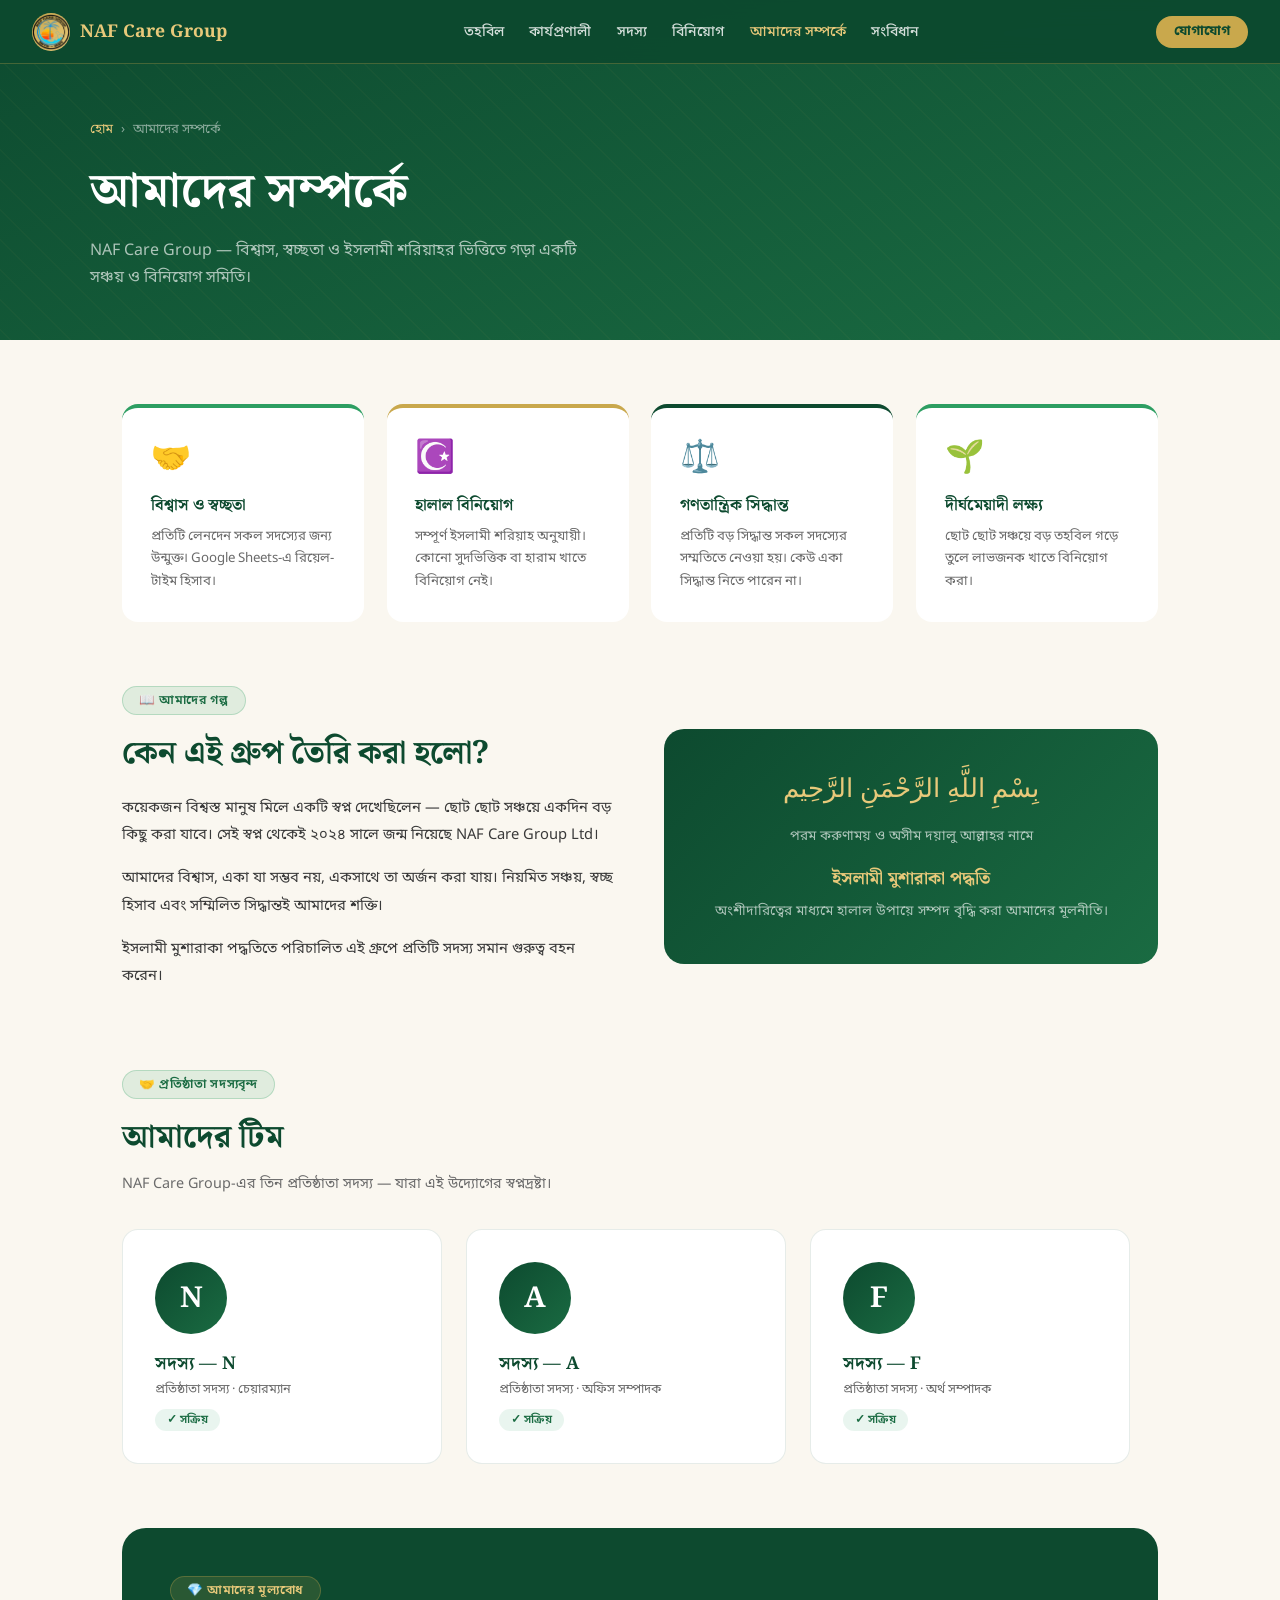
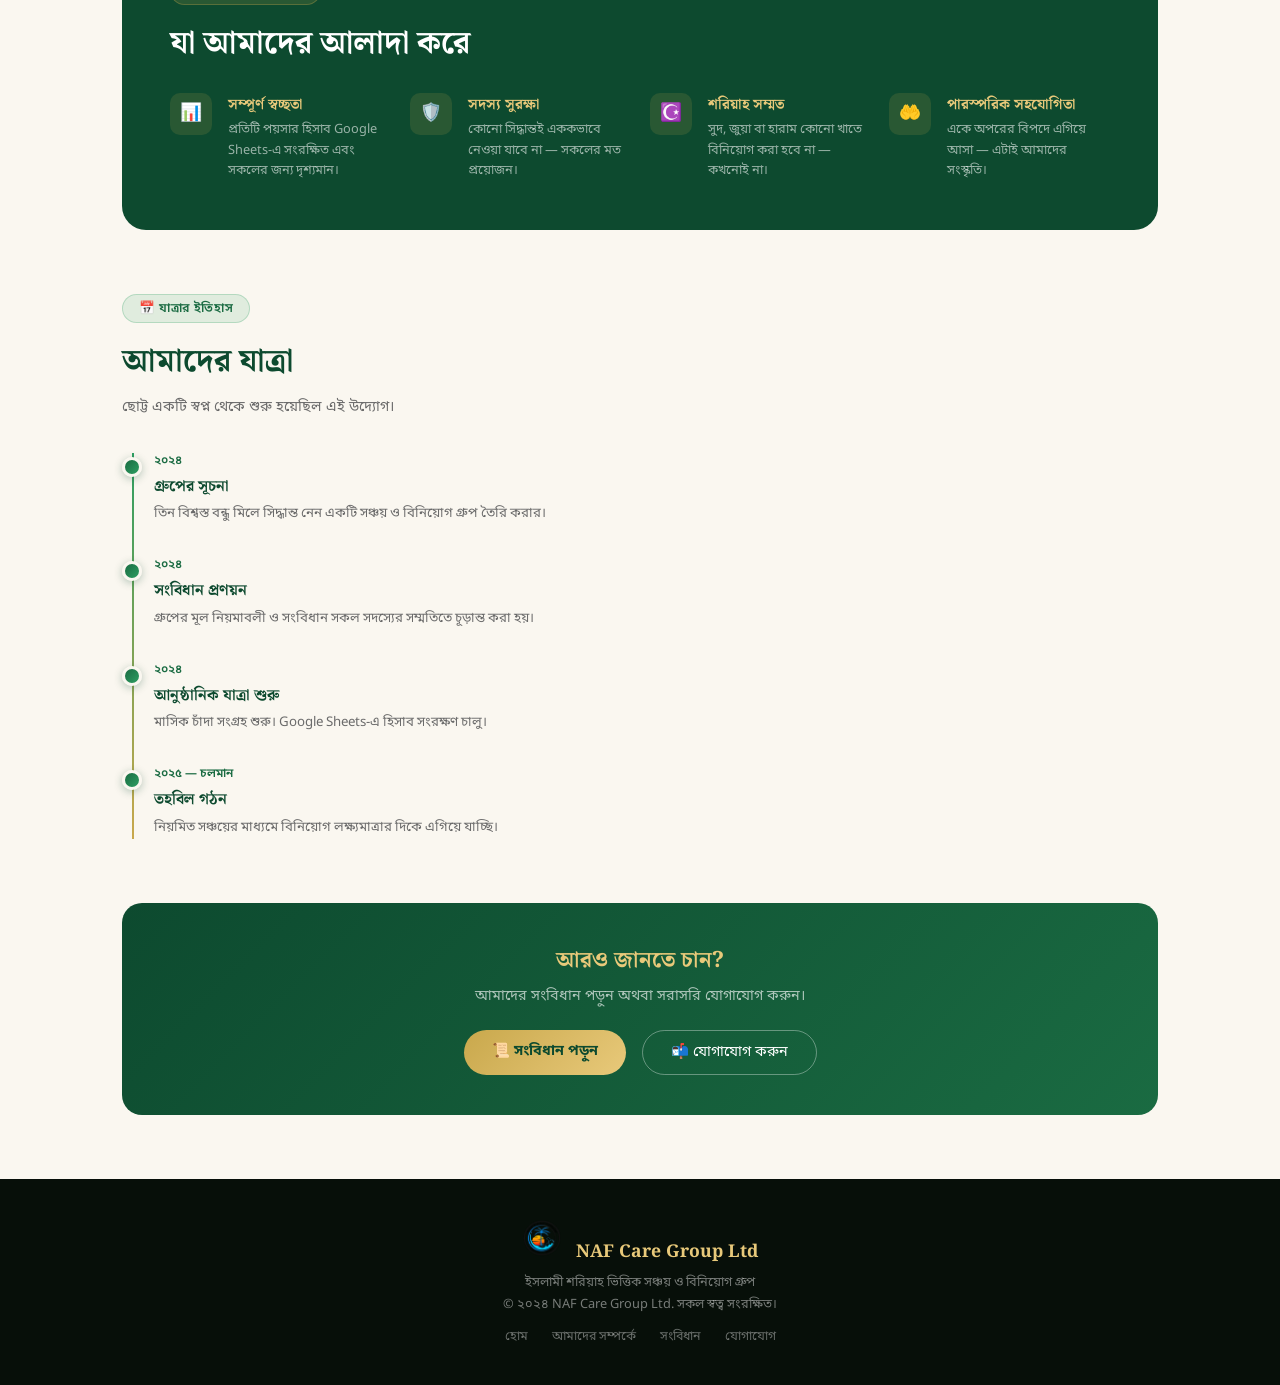
==== about/index.html @ 975592a4 "Update index.html" ====
<!DOCTYPE html>
<html lang="bn">
<head>
  <meta charset="UTF-8" />
  <meta name="viewport" content="width=device-width, initial-scale=1.0"/>
  <title>আমাদের সম্পর্কে — NAF Care Group Ltd</title>
  <link rel="preconnect" href="https://fonts.googleapis.com">
  <link href="https://fonts.googleapis.com/css2?family=Noto+Serif+Bengali:wght@400;600;700&family=Noto+Sans+Bengali:wght@300;400;500;600&display=swap" rel="stylesheet">
  <style>
    :root {
      --green-dark:  #0d4a2f;
      --green-mid:   #1a6b42;
      --green-light: #2d9e62;
      --gold:        #c9a84c;
      --gold-light:  #e8c97a;
      --cream:       #faf7f0;
      --cream-dark:  #f0ead8;
      --text-dark:   #1a1a1a;
      --text-mid:    #3a3a3a;
      --text-soft:   #6b6b6b;
      --white:       #ffffff;
    }
    *, *::before, *::after { box-sizing: border-box; margin: 0; padding: 0; }
    html { scroll-behavior: smooth; }
    body { font-family: 'Noto Sans Bengali', sans-serif; background: var(--cream); color: var(--text-dark); overflow-x: hidden; }

    /* NAV */
    nav {
      position: fixed; top: 0; left: 0; right: 0; z-index: 100;
      background: rgba(13,74,47,0.97); backdrop-filter: blur(12px);
      border-bottom: 1px solid rgba(201,168,76,0.3);
      padding: 0 2rem; display: flex; align-items: center; justify-content: space-between; height: 64px;
    }
    .nav-brand { display: flex; align-items: center; gap: 10px; color: var(--gold-light); font-family: 'Noto Serif Bengali', serif; font-size: 1.1rem; font-weight: 700; text-decoration: none; }
    .nav-logo-circle { width: 38px; height: 38px; border-radius: 50%; background: linear-gradient(135deg, var(--gold), var(--gold-light)); display: flex; align-items: center; justify-content: center; font-size: 1.1rem; color: var(--green-dark); font-weight: 900; flex-shrink: 0; }
    .nav-links { display: flex; gap: 1.6rem; list-style: none; }
    .nav-links a { color: rgba(255,255,255,0.82); text-decoration: none; font-size: 0.88rem; font-weight: 500; transition: color .2s; }
    .nav-links a:hover, .nav-links a.active { color: var(--gold-light); }
    .nav-btn { background: var(--gold); color: var(--green-dark); padding: 7px 18px; border-radius: 20px; font-size: 0.85rem; font-weight: 700; text-decoration: none; transition: background .2s; }
    .nav-btn:hover { background: var(--gold-light); }

    /* HERO BANNER */
    .page-hero {
      min-height: 340px; padding: 7rem 2rem 3rem;
      background: linear-gradient(160deg, var(--green-dark) 0%, var(--green-mid) 100%);
      display: flex; align-items: flex-end; position: relative; overflow: hidden;
    }
    .page-hero-pattern { position: absolute; inset: 0; opacity: 0.04; background-image: repeating-linear-gradient(45deg, var(--gold) 0, var(--gold) 1px, transparent 0, transparent 50%); background-size: 30px 30px; }
    .page-hero-inner { position: relative; max-width: 1100px; margin: 0 auto; width: 100%; }
    .breadcrumb { display: flex; gap: 8px; align-items: center; color: rgba(255,255,255,0.5); font-size: 0.82rem; margin-bottom: 1rem; }
    .breadcrumb a { color: var(--gold-light); text-decoration: none; }
    .breadcrumb a:hover { text-decoration: underline; }
    .page-hero h1 { font-family: 'Noto Serif Bengali', serif; font-size: clamp(2rem, 5vw, 3rem); font-weight: 700; color: var(--white); margin-bottom: 0.5rem; }
    .page-hero p { color: rgba(255,255,255,0.65); font-size: 1rem; max-width: 520px; line-height: 1.7; }

    /* CONTENT */
    .content { max-width: 1100px; margin: 0 auto; padding: 4rem 2rem; }

    /* Mission cards */
    .mission-grid { display: grid; grid-template-columns: repeat(auto-fit, minmax(220px, 1fr)); gap: 1.4rem; margin-bottom: 4rem; }
    .mission-card { background: var(--white); border-radius: 16px; padding: 1.8rem; border-top: 4px solid var(--green-light); transition: transform .2s, box-shadow .2s; }
    .mission-card:hover { transform: translateY(-4px); box-shadow: 0 10px 30px rgba(13,74,47,0.1); }
    .mission-card:nth-child(2) { border-top-color: var(--gold); }
    .mission-card:nth-child(3) { border-top-color: var(--green-dark); }
    .mission-card:nth-child(4) { border-top-color: #2d9e62; }
    .mission-icon { font-size: 2rem; margin-bottom: 0.8rem; }
    .mission-card h3 { font-family: 'Noto Serif Bengali', serif; font-size: 1rem; font-weight: 700; color: var(--green-dark); margin-bottom: 0.5rem; }
    .mission-card p { font-size: 0.83rem; color: var(--text-soft); line-height: 1.7; }

    /* Story section */
    .story-section { display: grid; grid-template-columns: 1fr 1fr; gap: 3rem; margin-bottom: 4rem; align-items: center; }
    .story-text h2 { font-family: 'Noto Serif Bengali', serif; font-size: clamp(1.5rem, 3vw, 2rem); font-weight: 700; color: var(--green-dark); margin-bottom: 1rem; }
    .story-text p { font-size: 0.92rem; color: var(--text-mid); line-height: 1.85; margin-bottom: 1rem; }
    .story-visual { background: linear-gradient(135deg, var(--green-dark), var(--green-mid)); border-radius: 20px; padding: 2.5rem; text-align: center; color: var(--white); }
    .story-arabic { font-size: 1.6rem; color: var(--gold-light); direction: rtl; margin-bottom: 1rem; font-family: 'Noto Serif Bengali', serif; }
    .story-visual p { font-size: 0.85rem; color: rgba(255,255,255,0.65); line-height: 1.7; }
    .story-visual .highlight { font-family: 'Noto Serif Bengali', serif; font-size: 1.1rem; font-weight: 700; color: var(--gold-light); margin: 1rem 0 0.5rem; }

    /* Section title */
    .section-tag { display: inline-block; background: rgba(45,158,98,0.12); color: var(--green-mid); border: 1px solid rgba(45,158,98,0.25); padding: 5px 16px; border-radius: 20px; font-size: 0.78rem; font-weight: 600; letter-spacing: 0.05em; margin-bottom: 0.8rem; }
    .section-title { font-family: 'Noto Serif Bengali', serif; font-size: clamp(1.5rem, 3.5vw, 2rem); font-weight: 700; color: var(--green-dark); margin-bottom: 0.6rem; }
    .section-desc { color: var(--text-soft); font-size: 0.9rem; line-height: 1.7; margin-bottom: 2rem; }

    /* Members */
    .members-section { margin-bottom: 4rem; }
    .members-grid { display: flex; flex-wrap: wrap; gap: 1.5rem; }
    .member-card { background: var(--white); border: 1px solid rgba(13,74,47,0.1); border-radius: 16px; padding: 2rem; flex: 1 1 260px; max-width: 320px; transition: box-shadow .2s, transform .2s; }
    .member-card:hover { box-shadow: 0 8px 24px rgba(13,74,47,0.1); transform: translateY(-3px); }
    .member-avatar { width: 72px; height: 72px; border-radius: 50%; background: linear-gradient(135deg, var(--green-dark), var(--green-mid)); color: var(--white); font-family: 'Noto Serif Bengali', serif; font-size: 1.8rem; font-weight: 700; display: flex; align-items: center; justify-content: center; margin-bottom: 1rem; }
    .member-card h4 { font-family: 'Noto Serif Bengali', serif; font-size: 1.1rem; font-weight: 700; color: var(--green-dark); margin-bottom: 0.2rem; }
    .member-role { font-size: 0.8rem; color: var(--text-soft); margin-bottom: 0.6rem; }
    .member-badge { display: inline-block; background: rgba(45,158,98,0.1); color: var(--green-mid); padding: 3px 12px; border-radius: 12px; font-size: 0.72rem; font-weight: 600; }

    /* Values */
    .values-section { background: var(--green-dark); border-radius: 24px; padding: 3rem; margin-bottom: 4rem; }
    .values-section .section-tag { background: rgba(201,168,76,0.15); color: var(--gold-light); border-color: rgba(201,168,76,0.3); }
    .values-section .section-title { color: var(--white); }
    .values-grid { display: grid; grid-template-columns: repeat(auto-fit, minmax(200px, 1fr)); gap: 1.2rem; margin-top: 1.5rem; }
    .value-item { display: flex; gap: 1rem; align-items: flex-start; }
    .value-icon { width: 42px; height: 42px; border-radius: 10px; background: rgba(201,168,76,0.15); display: flex; align-items: center; justify-content: center; font-size: 1.1rem; flex-shrink: 0; }
    .value-item h4 { font-family: 'Noto Serif Bengali', serif; font-size: 0.92rem; font-weight: 700; color: var(--gold-light); margin-bottom: 0.3rem; }
    .value-item p { font-size: 0.8rem; color: rgba(255,255,255,0.58); line-height: 1.6; }

    /* Timeline */
    .timeline { position: relative; padding-left: 2rem; margin-bottom: 4rem; }
    .timeline::before { content: ''; position: absolute; left: 10px; top: 0; bottom: 0; width: 2px; background: linear-gradient(to bottom, var(--green-light), var(--gold)); }
    .tl-item { position: relative; margin-bottom: 2rem; }
    .tl-dot { position: absolute; left: -2rem; top: 4px; width: 20px; height: 20px; border-radius: 50%; background: linear-gradient(135deg, var(--green-mid), var(--green-light)); border: 3px solid var(--cream); box-shadow: 0 2px 8px rgba(13,74,47,0.3); }
    .tl-date { font-size: 0.75rem; color: var(--green-mid); font-weight: 600; margin-bottom: 0.3rem; }
    .tl-item h4 { font-family: 'Noto Serif Bengali', serif; font-size: 0.97rem; font-weight: 700; color: var(--green-dark); margin-bottom: 0.3rem; }
    .tl-item p { font-size: 0.83rem; color: var(--text-soft); line-height: 1.65; }

    /* CTA */
    .cta-box { background: linear-gradient(135deg, var(--green-dark), var(--green-mid)); border-radius: 20px; padding: 2.5rem; text-align: center; color: var(--white); }
    .cta-box h3 { font-family: 'Noto Serif Bengali', serif; font-size: 1.4rem; font-weight: 700; color: var(--gold-light); margin-bottom: 0.6rem; }
    .cta-box p { color: rgba(255,255,255,0.65); font-size: 0.9rem; margin-bottom: 1.5rem; }
    .cta-btns { display: flex; gap: 1rem; justify-content: center; flex-wrap: wrap; }
    .btn-gold { background: linear-gradient(135deg, var(--gold), var(--gold-light)); color: var(--green-dark); padding: 12px 28px; border-radius: 30px; font-size: 0.9rem; font-weight: 700; text-decoration: none; transition: transform .2s; }
    .btn-gold:hover { transform: translateY(-2px); }
    .btn-ghost { border: 1.5px solid rgba(255,255,255,0.35); color: var(--white); padding: 12px 28px; border-radius: 30px; font-size: 0.9rem; text-decoration: none; transition: border-color .2s; }
    .btn-ghost:hover { border-color: var(--gold-light); }

    /* Footer */
    footer { background: #070f09; color: rgba(255,255,255,0.45); padding: 2.5rem 2rem; text-align: center; }
    .footer-logo { font-family: 'Noto Serif Bengali', serif; font-size: 1.1rem; font-weight: 700; color: var(--gold-light); margin-bottom: 0.5rem; }
    footer p { font-size: 0.8rem; margin-bottom: 0.3rem; }
    .footer-links { display: flex; justify-content: center; gap: 1.5rem; flex-wrap: wrap; margin-top: 1rem; }
    .footer-links a { color: rgba(255,255,255,0.4); text-decoration: none; font-size: 0.78rem; transition: color .2s; }
    .footer-links a:hover { color: var(--gold-light); }

    /* Reveal */
    .reveal { opacity: 0; transform: translateY(24px); transition: opacity .6s ease, transform .6s ease; }
    .reveal.visible { opacity: 1; transform: none; }

    @media (max-width: 768px) {
      .story-section { grid-template-columns: 1fr; }
      .nav-links, .nav-btn { display: none; }
    }
  </style>
</head>
<body>

<!-- NAV -->
<nav>
  <a href="../" class="nav-brand">
    <div class="nav-logo-circle"><img src="https://nafcare.github.io/nafcare.png" width="38px" height="38px"></div>
    NAF Care Group
  </a>
  <ul class="nav-links">
    <li><a href="../#dashboard">তহবিল</a></li>
    <li><a href="../#how">কার্যপ্রণালী</a></li>
    <li><a href="../#members">সদস্য</a></li>
    <li><a href="../#investment">বিনিয়োগ</a></li>
    <li><a href="." class="active">আমাদের সম্পর্কে</a></li>
    <li><a href="../constitution/">সংবিধান</a></li>
  </ul>
  <a href="../#contact" class="nav-btn">যোগাযোগ</a>
</nav>

<!-- HERO -->
<div class="page-hero">
  <div class="page-hero-pattern"></div>
  <div class="page-hero-inner">
    <div class="breadcrumb">
      <a href="../">হোম</a> <span>›</span> <span>আমাদের সম্পর্কে</span>
    </div>
    <h1>আমাদের সম্পর্কে</h1>
    <p>NAF Care Group — বিশ্বাস, স্বচ্ছতা ও ইসলামী শরিয়াহর ভিত্তিতে গড়া একটি সঞ্চয় ও বিনিয়োগ সমিতি।</p>
  </div>
</div>

<!-- CONTENT -->
<div class="content">

  <!-- Mission cards -->
  <div class="mission-grid reveal">
    <div class="mission-card">
      <div class="mission-icon">🤝</div>
      <h3>বিশ্বাস ও স্বচ্ছতা</h3>
      <p>প্রতিটি লেনদেন সকল সদস্যের জন্য উন্মুক্ত। Google Sheets-এ রিয়েল-টাইম হিসাব।</p>
    </div>
    <div class="mission-card">
      <div class="mission-icon">☪️</div>
      <h3>হালাল বিনিয়োগ</h3>
      <p>সম্পূর্ণ ইসলামী শরিয়াহ অনুযায়ী। কোনো সুদভিত্তিক বা হারাম খাতে বিনিয়োগ নেই।</p>
    </div>
    <div class="mission-card">
      <div class="mission-icon">⚖️</div>
      <h3>গণতান্ত্রিক সিদ্ধান্ত</h3>
      <p>প্রতিটি বড় সিদ্ধান্ত সকল সদস্যের সম্মতিতে নেওয়া হয়। কেউ একা সিদ্ধান্ত নিতে পারেন না।</p>
    </div>
    <div class="mission-card">
      <div class="mission-icon">🌱</div>
      <h3>দীর্ঘমেয়াদী লক্ষ্য</h3>
      <p>ছোট ছোট সঞ্চয়ে বড় তহবিল গড়ে তুলে লাভজনক খাতে বিনিয়োগ করা।</p>
    </div>
  </div>

  <!-- Story -->
  <div class="story-section reveal">
    <div class="story-text">
      <span class="section-tag">📖 আমাদের গল্প</span>
      <h2>কেন এই গ্রুপ তৈরি করা হলো?</h2>
      <p>কয়েকজন বিশ্বস্ত মানুষ মিলে একটি স্বপ্ন দেখেছিলেন — ছোট ছোট সঞ্চয়ে একদিন বড় কিছু করা যাবে। সেই স্বপ্ন থেকেই ২০২৪ সালে জন্ম নিয়েছে NAF Care Group Ltd।</p>
      <p>আমাদের বিশ্বাস, একা যা সম্ভব নয়, একসাথে তা অর্জন করা যায়। নিয়মিত সঞ্চয়, স্বচ্ছ হিসাব এবং সম্মিলিত সিদ্ধান্তই আমাদের শক্তি।</p>
      <p>ইসলামী মুশারাকা পদ্ধতিতে পরিচালিত এই গ্রুপে প্রতিটি সদস্য সমান গুরুত্ব বহন করেন।</p>
    </div>
    <div class="story-visual">
      <div class="story-arabic">بِسْمِ اللَّهِ الرَّحْمَنِ الرَّحِيم</div>
      <p>পরম করুণাময় ও অসীম দয়ালু আল্লাহর নামে</p>
      <div class="highlight">ইসলামী মুশারাকা পদ্ধতি</div>
      <p>অংশীদারিত্বের মাধ্যমে হালাল উপায়ে সম্পদ বৃদ্ধি করা আমাদের মূলনীতি।</p>
    </div>
  </div>

  <!-- Members -->
  <div class="members-section reveal">
    <span class="section-tag">🤝 প্রতিষ্ঠাতা সদস্যবৃন্দ</span>
    <h2 class="section-title">আমাদের টিম</h2>
    <p class="section-desc">NAF Care Group-এর তিন প্রতিষ্ঠাতা সদস্য — যারা এই উদ্যোগের স্বপ্নদ্রষ্টা।</p>
    <div class="members-grid">
      <!-- সদস্যের নাম ও পদবী এখানে আপডেট করুন -->
      <div class="member-card">
        <div class="member-avatar">N</div>
        <h4>সদস্য — N</h4>
        <!-- উদাহরণ: <h4>নাফিস আহমেদ</h4> -->
        <div class="member-role">প্রতিষ্ঠাতা সদস্য · চেয়ারম্যান</div>
        <span class="member-badge">✓ সক্রিয়</span>
      </div>
      <div class="member-card">
        <div class="member-avatar">A</div>
        <h4>সদস্য — A</h4>
        <div class="member-role">প্রতিষ্ঠাতা সদস্য · অফিস সম্পাদক</div>
        <span class="member-badge">✓ সক্রিয়</span>
      </div>
      <div class="member-card">
        <div class="member-avatar">F</div>
        <h4>সদস্য — F</h4>
        <div class="member-role">প্রতিষ্ঠাতা সদস্য · অর্থ সম্পাদক</div>
        <span class="member-badge">✓ সক্রিয়</span>
      </div>
    </div>
  </div>

  <!-- Values -->
  <div class="values-section reveal">
    <span class="section-tag">💎 আমাদের মূল্যবোধ</span>
    <h2 class="section-title">যা আমাদের আলাদা করে</h2>
    <div class="values-grid">
      <div class="value-item">
        <div class="value-icon">📊</div>
        <div>
          <h4>সম্পূর্ণ স্বচ্ছতা</h4>
          <p>প্রতিটি পয়সার হিসাব Google Sheets-এ সংরক্ষিত এবং সকলের জন্য দৃশ্যমান।</p>
        </div>
      </div>
      <div class="value-item">
        <div class="value-icon">🛡️</div>
        <div>
          <h4>সদস্য সুরক্ষা</h4>
          <p>কোনো সিদ্ধান্তই এককভাবে নেওয়া যাবে না — সকলের মত প্রয়োজন।</p>
        </div>
      </div>
      <div class="value-item">
        <div class="value-icon">☪️</div>
        <div>
          <h4>শরিয়াহ সম্মত</h4>
          <p>সুদ, জুয়া বা হারাম কোনো খাতে বিনিয়োগ করা হবে না — কখনোই না।</p>
        </div>
      </div>
      <div class="value-item">
        <div class="value-icon">🤲</div>
        <div>
          <h4>পারস্পরিক সহযোগিতা</h4>
          <p>একে অপরের বিপদে এগিয়ে আসা — এটাই আমাদের সংস্কৃতি।</p>
        </div>
      </div>
    </div>
  </div>

  <!-- Timeline -->
  <div class="reveal">
    <span class="section-tag">📅 যাত্রার ইতিহাস</span>
    <h2 class="section-title">আমাদের যাত্রা</h2>
    <p class="section-desc">ছোট্ট একটি স্বপ্ন থেকে শুরু হয়েছিল এই উদ্যোগ।</p>
    <div class="timeline">
      <div class="tl-item">
        <div class="tl-dot"></div>
        <div class="tl-date">২০২৪</div>
        <h4>গ্রুপের সূচনা</h4>
        <p>তিন বিশ্বস্ত বন্ধু মিলে সিদ্ধান্ত নেন একটি সঞ্চয় ও বিনিয়োগ গ্রুপ তৈরি করার।</p>
      </div>
      <div class="tl-item">
        <div class="tl-dot"></div>
        <div class="tl-date">২০২৪</div>
        <h4>সংবিধান প্রণয়ন</h4>
        <p>গ্রুপের মূল নিয়মাবলী ও সংবিধান সকল সদস্যের সম্মতিতে চূড়ান্ত করা হয়।</p>
      </div>
      <div class="tl-item">
        <div class="tl-dot"></div>
        <div class="tl-date">২০২৪</div>
        <h4>আনুষ্ঠানিক যাত্রা শুরু</h4>
        <p>মাসিক চাঁদা সংগ্রহ শুরু। Google Sheets-এ হিসাব সংরক্ষণ চালু।</p>
      </div>
      <div class="tl-item">
        <div class="tl-dot"></div>
        <div class="tl-date">২০২৫ — চলমান</div>
        <h4>তহবিল গঠন</h4>
        <p>নিয়মিত সঞ্চয়ের মাধ্যমে বিনিয়োগ লক্ষ্যমাত্রার দিকে এগিয়ে যাচ্ছি।</p>
      </div>
    </div>
  </div>

  <!-- CTA -->
  <div class="cta-box reveal">
    <h3>আরও জানতে চান?</h3>
    <p>আমাদের সংবিধান পড়ুন অথবা সরাসরি যোগাযোগ করুন।</p>
    <div class="cta-btns">
      <a href="../constitution/" class="btn-gold">📜 সংবিধান পড়ুন</a>
      <a href="../#contact" class="btn-ghost">📬 যোগাযোগ করুন</a>
    </div>
  </div>

</div>

<!-- FOOTER -->
<footer>
  <div class="footer-logo"><img src="https://nafcare.github.io/nafcare.png" width="38px" height="38px"> &nbsp; NAF Care Group Ltd</div>
  <p>ইসলামী শরিয়াহ ভিত্তিক সঞ্চয় ও বিনিয়োগ গ্রুপ</p>
  <p style="margin-top:4px">© ২০২৪ NAF Care Group Ltd. সকল স্বত্ব সংরক্ষিত।</p>
  <div class="footer-links">
    <a href="../">হোম</a>
    <a href=".">আমাদের সম্পর্কে</a>
    <a href="../constitution/">সংবিধান</a>
    <a href="../#contact">যোগাযোগ</a>
  </div>
</footer>

<script>
  const reveals = document.querySelectorAll('.reveal');
  const observer = new IntersectionObserver(entries => {
    entries.forEach(e => { if (e.isIntersecting) e.target.classList.add('visible'); });
  }, { threshold: 0.08 });
  reveals.forEach(r => observer.observe(r));
</script>
</body>
</html>
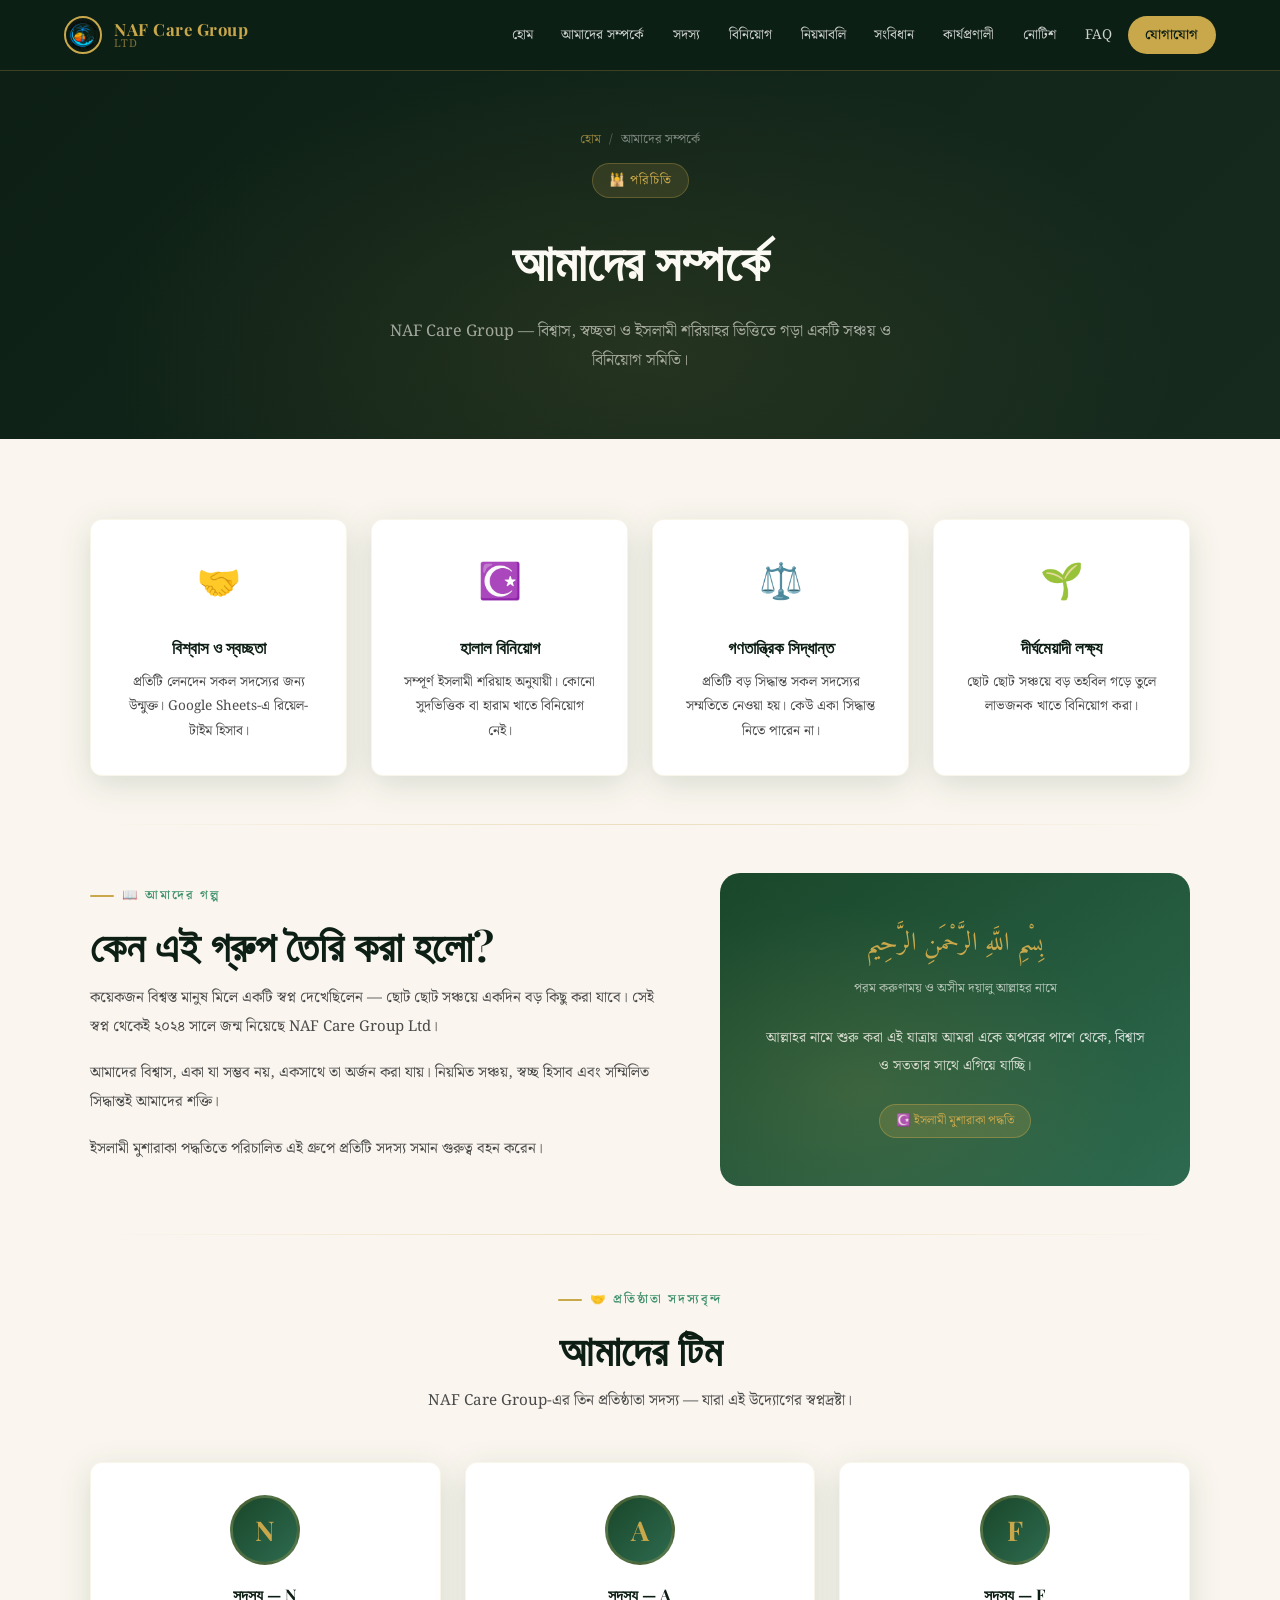
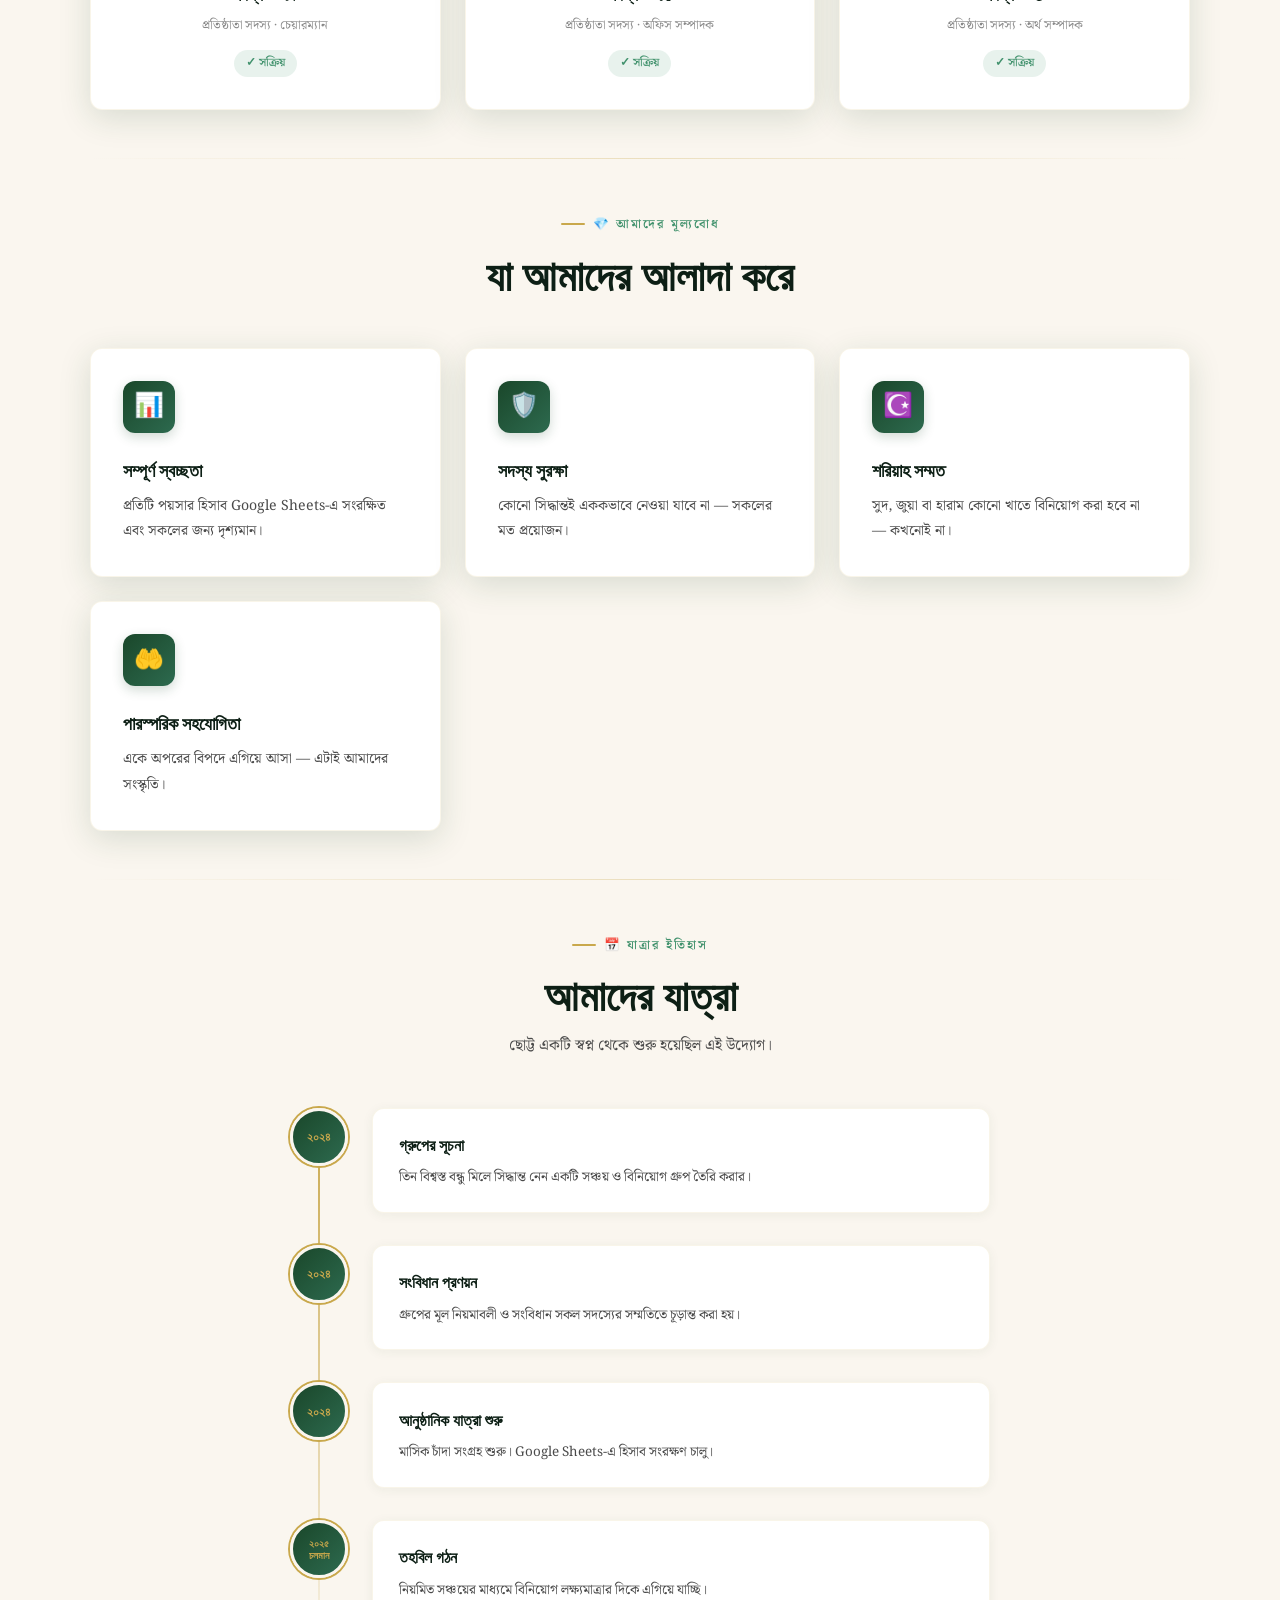
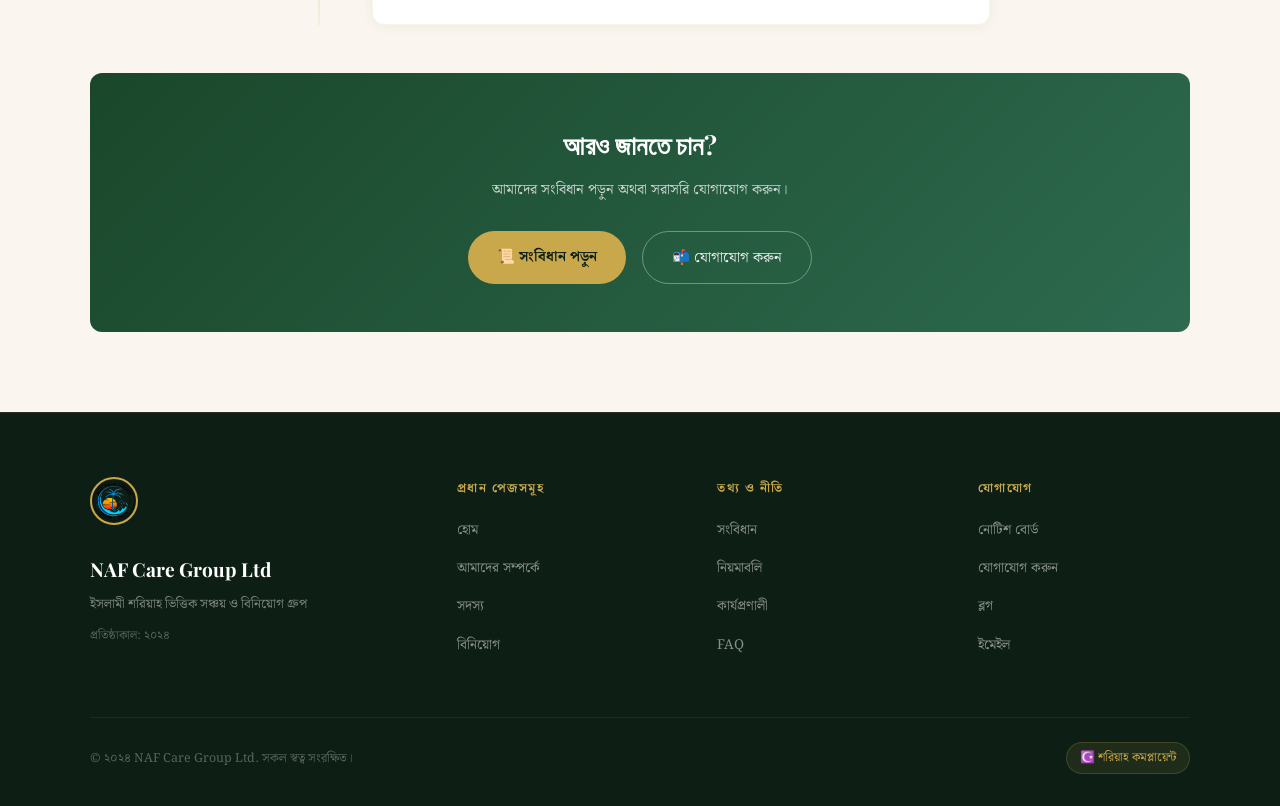
==== commit 1a5530fc: "Create index.html" ====
--- a/about/index.html
+++ b/about/index.html
@@ -1,347 +1,256 @@
+
 <!DOCTYPE html>
 <html lang="bn">
 <head>
   <meta charset="UTF-8" />
-  <meta name="viewport" content="width=device-width, initial-scale=1.0"/>
+  <meta name="viewport" content="width=device-width, initial-scale=1.0" />
   <title>আমাদের সম্পর্কে — NAF Care Group Ltd</title>
-  <link rel="preconnect" href="https://fonts.googleapis.com">
-  <link href="https://fonts.googleapis.com/css2?family=Noto+Serif+Bengali:wght@400;600;700&family=Noto+Sans+Bengali:wght@300;400;500;600&display=swap" rel="stylesheet">
+  <link rel="stylesheet" href="../css/style.css" />
+  <link rel="icon" href="https://nafcare.github.io/nafcare.png" />
   <style>
-    :root {
-      --green-dark:  #0d4a2f;
-      --green-mid:   #1a6b42;
-      --green-light: #2d9e62;
-      --gold:        #c9a84c;
-      --gold-light:  #e8c97a;
-      --cream:       #faf7f0;
-      --cream-dark:  #f0ead8;
-      --text-dark:   #1a1a1a;
-      --text-mid:    #3a3a3a;
-      --text-soft:   #6b6b6b;
-      --white:       #ffffff;
+    .value-card {
+      background: var(--white);
+      border-radius: var(--radius);
+      padding: 2rem;
+      border: 1px solid rgba(201,168,76,0.12);
+      box-shadow: var(--shadow);
+      transition: var(--transition);
+      text-align: center;
     }
-    *, *::before, *::after { box-sizing: border-box; margin: 0; padding: 0; }
-    html { scroll-behavior: smooth; }
-    body { font-family: 'Noto Sans Bengali', sans-serif; background: var(--cream); color: var(--text-dark); overflow-x: hidden; }
-
-    /* NAV */
-    nav {
-      position: fixed; top: 0; left: 0; right: 0; z-index: 100;
-      background: rgba(13,74,47,0.97); backdrop-filter: blur(12px);
-      border-bottom: 1px solid rgba(201,168,76,0.3);
-      padding: 0 2rem; display: flex; align-items: center; justify-content: space-between; height: 64px;
+    .value-card:hover { transform: translateY(-4px); border-color: rgba(201,168,76,0.35); }
+    .value-icon { font-size: 2.2rem; margin-bottom: 1rem; display: block; }
+    .value-card h3 { font-family:'Playfair Display',serif; font-size:1.05rem; color:var(--dark); margin-bottom:.5rem; }
+    .value-card p { font-size:.85rem; color:var(--text-mid); }
+
+    .story-grid { display:grid; grid-template-columns:1.1fr 0.9fr; gap:3.5rem; align-items:center; }
+    @media(max-width:750px){ .story-grid{grid-template-columns:1fr;} }
+    .story-text p { color:var(--text-mid); font-size:.93rem; margin-bottom:1.1rem; line-height:1.95; }
+
+    .arabic-box {
+      background: linear-gradient(145deg, var(--green), var(--green-mid));
+      border-radius: 20px; padding: 3rem 2.5rem; text-align:center; position:relative; overflow:hidden;
     }
-    .nav-brand { display: flex; align-items: center; gap: 10px; color: var(--gold-light); font-family: 'Noto Serif Bengali', serif; font-size: 1.1rem; font-weight: 700; text-decoration: none; }
-    .nav-logo-circle { width: 38px; height: 38px; border-radius: 50%; background: linear-gradient(135deg, var(--gold), var(--gold-light)); display: flex; align-items: center; justify-content: center; font-size: 1.1rem; color: var(--green-dark); font-weight: 900; flex-shrink: 0; }
-    .nav-links { display: flex; gap: 1.6rem; list-style: none; }
-    .nav-links a { color: rgba(255,255,255,0.82); text-decoration: none; font-size: 0.88rem; font-weight: 500; transition: color .2s; }
-    .nav-links a:hover, .nav-links a.active { color: var(--gold-light); }
-    .nav-btn { background: var(--gold); color: var(--green-dark); padding: 7px 18px; border-radius: 20px; font-size: 0.85rem; font-weight: 700; text-decoration: none; transition: background .2s; }
-    .nav-btn:hover { background: var(--gold-light); }
-
-    /* HERO BANNER */
-    .page-hero {
-      min-height: 340px; padding: 7rem 2rem 3rem;
-      background: linear-gradient(160deg, var(--green-dark) 0%, var(--green-mid) 100%);
-      display: flex; align-items: flex-end; position: relative; overflow: hidden;
-    }
-    .page-hero-pattern { position: absolute; inset: 0; opacity: 0.04; background-image: repeating-linear-gradient(45deg, var(--gold) 0, var(--gold) 1px, transparent 0, transparent 50%); background-size: 30px 30px; }
-    .page-hero-inner { position: relative; max-width: 1100px; margin: 0 auto; width: 100%; }
-    .breadcrumb { display: flex; gap: 8px; align-items: center; color: rgba(255,255,255,0.5); font-size: 0.82rem; margin-bottom: 1rem; }
-    .breadcrumb a { color: var(--gold-light); text-decoration: none; }
-    .breadcrumb a:hover { text-decoration: underline; }
-    .page-hero h1 { font-family: 'Noto Serif Bengali', serif; font-size: clamp(2rem, 5vw, 3rem); font-weight: 700; color: var(--white); margin-bottom: 0.5rem; }
-    .page-hero p { color: rgba(255,255,255,0.65); font-size: 1rem; max-width: 520px; line-height: 1.7; }
-
-    /* CONTENT */
-    .content { max-width: 1100px; margin: 0 auto; padding: 4rem 2rem; }
-
-    /* Mission cards */
-    .mission-grid { display: grid; grid-template-columns: repeat(auto-fit, minmax(220px, 1fr)); gap: 1.4rem; margin-bottom: 4rem; }
-    .mission-card { background: var(--white); border-radius: 16px; padding: 1.8rem; border-top: 4px solid var(--green-light); transition: transform .2s, box-shadow .2s; }
-    .mission-card:hover { transform: translateY(-4px); box-shadow: 0 10px 30px rgba(13,74,47,0.1); }
-    .mission-card:nth-child(2) { border-top-color: var(--gold); }
-    .mission-card:nth-child(3) { border-top-color: var(--green-dark); }
-    .mission-card:nth-child(4) { border-top-color: #2d9e62; }
-    .mission-icon { font-size: 2rem; margin-bottom: 0.8rem; }
-    .mission-card h3 { font-family: 'Noto Serif Bengali', serif; font-size: 1rem; font-weight: 700; color: var(--green-dark); margin-bottom: 0.5rem; }
-    .mission-card p { font-size: 0.83rem; color: var(--text-soft); line-height: 1.7; }
-
-    /* Story section */
-    .story-section { display: grid; grid-template-columns: 1fr 1fr; gap: 3rem; margin-bottom: 4rem; align-items: center; }
-    .story-text h2 { font-family: 'Noto Serif Bengali', serif; font-size: clamp(1.5rem, 3vw, 2rem); font-weight: 700; color: var(--green-dark); margin-bottom: 1rem; }
-    .story-text p { font-size: 0.92rem; color: var(--text-mid); line-height: 1.85; margin-bottom: 1rem; }
-    .story-visual { background: linear-gradient(135deg, var(--green-dark), var(--green-mid)); border-radius: 20px; padding: 2.5rem; text-align: center; color: var(--white); }
-    .story-arabic { font-size: 1.6rem; color: var(--gold-light); direction: rtl; margin-bottom: 1rem; font-family: 'Noto Serif Bengali', serif; }
-    .story-visual p { font-size: 0.85rem; color: rgba(255,255,255,0.65); line-height: 1.7; }
-    .story-visual .highlight { font-family: 'Noto Serif Bengali', serif; font-size: 1.1rem; font-weight: 700; color: var(--gold-light); margin: 1rem 0 0.5rem; }
-
-    /* Section title */
-    .section-tag { display: inline-block; background: rgba(45,158,98,0.12); color: var(--green-mid); border: 1px solid rgba(45,158,98,0.25); padding: 5px 16px; border-radius: 20px; font-size: 0.78rem; font-weight: 600; letter-spacing: 0.05em; margin-bottom: 0.8rem; }
-    .section-title { font-family: 'Noto Serif Bengali', serif; font-size: clamp(1.5rem, 3.5vw, 2rem); font-weight: 700; color: var(--green-dark); margin-bottom: 0.6rem; }
-    .section-desc { color: var(--text-soft); font-size: 0.9rem; line-height: 1.7; margin-bottom: 2rem; }
-
-    /* Members */
-    .members-section { margin-bottom: 4rem; }
-    .members-grid { display: flex; flex-wrap: wrap; gap: 1.5rem; }
-    .member-card { background: var(--white); border: 1px solid rgba(13,74,47,0.1); border-radius: 16px; padding: 2rem; flex: 1 1 260px; max-width: 320px; transition: box-shadow .2s, transform .2s; }
-    .member-card:hover { box-shadow: 0 8px 24px rgba(13,74,47,0.1); transform: translateY(-3px); }
-    .member-avatar { width: 72px; height: 72px; border-radius: 50%; background: linear-gradient(135deg, var(--green-dark), var(--green-mid)); color: var(--white); font-family: 'Noto Serif Bengali', serif; font-size: 1.8rem; font-weight: 700; display: flex; align-items: center; justify-content: center; margin-bottom: 1rem; }
-    .member-card h4 { font-family: 'Noto Serif Bengali', serif; font-size: 1.1rem; font-weight: 700; color: var(--green-dark); margin-bottom: 0.2rem; }
-    .member-role { font-size: 0.8rem; color: var(--text-soft); margin-bottom: 0.6rem; }
-    .member-badge { display: inline-block; background: rgba(45,158,98,0.1); color: var(--green-mid); padding: 3px 12px; border-radius: 12px; font-size: 0.72rem; font-weight: 600; }
-
-    /* Values */
-    .values-section { background: var(--green-dark); border-radius: 24px; padding: 3rem; margin-bottom: 4rem; }
-    .values-section .section-tag { background: rgba(201,168,76,0.15); color: var(--gold-light); border-color: rgba(201,168,76,0.3); }
-    .values-section .section-title { color: var(--white); }
-    .values-grid { display: grid; grid-template-columns: repeat(auto-fit, minmax(200px, 1fr)); gap: 1.2rem; margin-top: 1.5rem; }
-    .value-item { display: flex; gap: 1rem; align-items: flex-start; }
-    .value-icon { width: 42px; height: 42px; border-radius: 10px; background: rgba(201,168,76,0.15); display: flex; align-items: center; justify-content: center; font-size: 1.1rem; flex-shrink: 0; }
-    .value-item h4 { font-family: 'Noto Serif Bengali', serif; font-size: 0.92rem; font-weight: 700; color: var(--gold-light); margin-bottom: 0.3rem; }
-    .value-item p { font-size: 0.8rem; color: rgba(255,255,255,0.58); line-height: 1.6; }
-
-    /* Timeline */
-    .timeline { position: relative; padding-left: 2rem; margin-bottom: 4rem; }
-    .timeline::before { content: ''; position: absolute; left: 10px; top: 0; bottom: 0; width: 2px; background: linear-gradient(to bottom, var(--green-light), var(--gold)); }
-    .tl-item { position: relative; margin-bottom: 2rem; }
-    .tl-dot { position: absolute; left: -2rem; top: 4px; width: 20px; height: 20px; border-radius: 50%; background: linear-gradient(135deg, var(--green-mid), var(--green-light)); border: 3px solid var(--cream); box-shadow: 0 2px 8px rgba(13,74,47,0.3); }
-    .tl-date { font-size: 0.75rem; color: var(--green-mid); font-weight: 600; margin-bottom: 0.3rem; }
-    .tl-item h4 { font-family: 'Noto Serif Bengali', serif; font-size: 0.97rem; font-weight: 700; color: var(--green-dark); margin-bottom: 0.3rem; }
-    .tl-item p { font-size: 0.83rem; color: var(--text-soft); line-height: 1.65; }
-
-    /* CTA */
-    .cta-box { background: linear-gradient(135deg, var(--green-dark), var(--green-mid)); border-radius: 20px; padding: 2.5rem; text-align: center; color: var(--white); }
-    .cta-box h3 { font-family: 'Noto Serif Bengali', serif; font-size: 1.4rem; font-weight: 700; color: var(--gold-light); margin-bottom: 0.6rem; }
-    .cta-box p { color: rgba(255,255,255,0.65); font-size: 0.9rem; margin-bottom: 1.5rem; }
-    .cta-btns { display: flex; gap: 1rem; justify-content: center; flex-wrap: wrap; }
-    .btn-gold { background: linear-gradient(135deg, var(--gold), var(--gold-light)); color: var(--green-dark); padding: 12px 28px; border-radius: 30px; font-size: 0.9rem; font-weight: 700; text-decoration: none; transition: transform .2s; }
-    .btn-gold:hover { transform: translateY(-2px); }
-    .btn-ghost { border: 1.5px solid rgba(255,255,255,0.35); color: var(--white); padding: 12px 28px; border-radius: 30px; font-size: 0.9rem; text-decoration: none; transition: border-color .2s; }
-    .btn-ghost:hover { border-color: var(--gold-light); }
-
-    /* Footer */
-    footer { background: #070f09; color: rgba(255,255,255,0.45); padding: 2.5rem 2rem; text-align: center; }
-    .footer-logo { font-family: 'Noto Serif Bengali', serif; font-size: 1.1rem; font-weight: 700; color: var(--gold-light); margin-bottom: 0.5rem; }
-    footer p { font-size: 0.8rem; margin-bottom: 0.3rem; }
-    .footer-links { display: flex; justify-content: center; gap: 1.5rem; flex-wrap: wrap; margin-top: 1rem; }
-    .footer-links a { color: rgba(255,255,255,0.4); text-decoration: none; font-size: 0.78rem; transition: color .2s; }
-    .footer-links a:hover { color: var(--gold-light); }
-
-    /* Reveal */
-    .reveal { opacity: 0; transform: translateY(24px); transition: opacity .6s ease, transform .6s ease; }
-    .reveal.visible { opacity: 1; transform: none; }
-
-    @media (max-width: 768px) {
-      .story-section { grid-template-columns: 1fr; }
-      .nav-links, .nav-btn { display: none; }
-    }
+    .arabic-box::before { content:''; position:absolute; inset:0; background:radial-gradient(ellipse at 30% 70%, rgba(201,168,76,0.15) 0%,transparent 60%); }
+    .arabic-box .ar { font-family:'Amiri',serif; font-size:1.6rem; color:var(--gold); display:block; margin-bottom:.6rem; }
+    .arabic-box .translation { font-size:.8rem; color:rgba(255,255,255,0.65); margin-bottom:1.5rem; display:block; }
+    .arabic-box p { font-size:.88rem; color:rgba(255,255,255,0.82); line-height:2; }
+    .arabic-box .method-tag { display:inline-block; margin-top:1.5rem; background:rgba(201,168,76,0.2); border:1px solid rgba(201,168,76,0.4); color:var(--gold); padding:.3rem 1rem; border-radius:50px; font-size:.75rem; }
+
+    .member-grid-about { display:grid; grid-template-columns:repeat(3,1fr); gap:1.5rem; }
+    @media(max-width:650px){ .member-grid-about{grid-template-columns:1fr;} }
+    .member-card-about { background:var(--white); border-radius:var(--radius); padding:2rem; text-align:center; border:1px solid rgba(201,168,76,0.12); box-shadow:var(--shadow); transition:var(--transition); }
+    .member-card-about:hover { transform:translateY(-4px); border-color:var(--gold); box-shadow:var(--shadow-gold); }
+    .avatar-lg { width:70px; height:70px; border-radius:50%; background:linear-gradient(135deg,var(--green),var(--green-mid)); display:flex; align-items:center; justify-content:center; font-family:'Playfair Display',serif; font-size:1.7rem; font-weight:700; color:var(--gold); margin:0 auto 1rem; border:3px solid rgba(201,168,76,0.25); }
+    .member-card-about h4 { font-family:'Playfair Display',serif; font-size:1rem; color:var(--dark); margin-bottom:.25rem; }
+    .member-card-about .role { font-size:.78rem; color:var(--text-light); margin-bottom:.75rem; }
+    .active-badge { display:inline-flex; align-items:center; gap:.3rem; background:rgba(64,145,108,0.12); color:var(--green-light); padding:.2rem .75rem; border-radius:50px; font-size:.72rem; font-weight:600; }
+
+    .timeline { position:relative; max-width:700px; margin:0 auto; }
+    .timeline::before { content:''; position:absolute; left:28px; top:0; bottom:0; width:2px; background:linear-gradient(to bottom,var(--gold),rgba(201,168,76,0.1)); }
+    .tl-item { display:flex; gap:1.5rem; margin-bottom:2rem; }
+    .tl-dot { width:58px; height:58px; flex-shrink:0; border-radius:50%; background:linear-gradient(135deg,var(--green),var(--green-mid)); display:flex; align-items:center; justify-content:center; font-family:'Playfair Display',serif; font-size:.72rem; font-weight:700; color:var(--gold); text-align:center; border:3px solid var(--cream); box-shadow:0 0 0 2px var(--gold); line-height:1.2; z-index:1; }
+    .tl-content { background:var(--white); border-radius:var(--radius); padding:1.4rem 1.6rem; border:1px solid rgba(201,168,76,0.12); box-shadow:0 2px 12px rgba(26,71,42,0.06); flex:1; }
+    .tl-content h4 { font-family:'Playfair Display',serif; font-size:1rem; color:var(--dark); margin-bottom:.35rem; }
+    .tl-content p { font-size:.84rem; color:var(--text-mid); }
+
+    .about-cta { background:linear-gradient(135deg,var(--green) 0%,var(--green-mid) 100%); border-radius:var(--radius); padding:3rem; text-align:center; margin-top:3rem; }
+    .about-cta h3 { font-family:'Playfair Display',serif; font-size:1.6rem; color:var(--white); margin-bottom:.6rem; }
+    .about-cta p { color:rgba(255,255,255,0.75); font-size:.9rem; margin-bottom:1.75rem; }
+    .cta-buttons { display:flex; gap:1rem; justify-content:center; flex-wrap:wrap; }
+    .btn-gold { padding:.8rem 1.8rem; background:var(--gold); color:var(--dark); text-decoration:none; border-radius:50px; font-weight:700; font-size:.9rem; transition:var(--transition); font-family:'Noto Serif Bengali',serif; }
+    .btn-gold:hover { background:var(--gold-light); transform:translateY(-2px); box-shadow:var(--shadow-gold); }
+    .btn-ghost { padding:.8rem 1.8rem; border:1.5px solid rgba(255,255,255,0.35); color:rgba(255,255,255,0.9); text-decoration:none; border-radius:50px; font-size:.9rem; transition:var(--transition); font-family:'Noto Serif Bengali',serif; }
+    .btn-ghost:hover { border-color:var(--gold); color:var(--gold); }
   </style>
 </head>
 <body>
 
-<!-- NAV -->
-<nav>
-  <a href="../" class="nav-brand">
-    <div class="nav-logo-circle"><img src="https://nafcare.github.io/nafcare.png" width="38px" height="38px"></div>
-    NAF Care Group
-  </a>
-  <ul class="nav-links">
-    <li><a href="../#dashboard">তহবিল</a></li>
-    <li><a href="../#how">কার্যপ্রণালী</a></li>
-    <li><a href="../#members">সদস্য</a></li>
-    <li><a href="../#investment">বিনিয়োগ</a></li>
-    <li><a href="." class="active">আমাদের সম্পর্কে</a></li>
-    <li><a href="../constitution/">সংবিধান</a></li>
-  </ul>
-  <a href="../#contact" class="nav-btn">যোগাযোগ</a>
+<nav class="navbar">
+  <div class="nav-inner">
+    <a href="../" class="nav-brand">
+      <img src="https://nafcare.github.io/nafcare.png" alt="NAF Care Group Logo" />
+      <div class="nav-brand-text"><span>NAF Care Group</span><span>Ltd</span></div>
+    </a>
+    <button class="hamburger" aria-label="মেনু"><span></span><span></span><span></span></button>
+    <ul class="nav-links">
+      <li><a href="../">হোম</a></li>
+      <li><a href="../about/">আমাদের সম্পর্কে</a></li>
+      <li><a href="../members/">সদস্য</a></li>
+      <li><a href="../investment/">বিনিয়োগ</a></li>
+      <li><a href="../rules/">নিয়মাবলি</a></li>
+      <li><a href="../constitution/">সংবিধান</a></li>
+      <li><a href="../procedure/">কার্যপ্রণালী</a></li>
+      <li><a href="../notice/">নোটিশ</a></li>
+      <li><a href="../faq/">FAQ</a></li>
+      <li><a href="../contact/" class="nav-contact-btn">যোগাযোগ</a></li>
+    </ul>
+  </div>
 </nav>
 
-<!-- HERO -->
-<div class="page-hero">
-  <div class="page-hero-pattern"></div>
-  <div class="page-hero-inner">
-    <div class="breadcrumb">
-      <a href="../">হোম</a> <span>›</span> <span>আমাদের সম্পর্কে</span>
-    </div>
-    <h1>আমাদের সম্পর্কে</h1>
-    <p>NAF Care Group — বিশ্বাস, স্বচ্ছতা ও ইসলামী শরিয়াহর ভিত্তিতে গড়া একটি সঞ্চয় ও বিনিয়োগ সমিতি।</p>
+<!-- PAGE HEADER -->
+<div class="page-header">
+  <div class="breadcrumb"><a href="../">হোম</a> <span>/</span> আমাদের সম্পর্কে</div>
+  <div class="page-badge">🕌 পরিচিতি</div>
+  <h1>আমাদের সম্পর্কে</h1>
+  <p>NAF Care Group — বিশ্বাস, স্বচ্ছতা ও ইসলামী শরিয়াহর ভিত্তিতে গড়া একটি সঞ্চয় ও বিনিয়োগ সমিতি।</p>
+</div>
+
+<section class="bg-cream">
+  <div class="container">
+
+    <!-- VALUES STRIP -->
+    <div style="display:grid; grid-template-columns:repeat(auto-fill,minmax(230px,1fr)); gap:1.5rem; margin-bottom:3rem;">
+      <div class="value-card fade-in">
+        <span class="value-icon">🤝</span>
+        <h3>বিশ্বাস ও স্বচ্ছতা</h3>
+        <p>প্রতিটি লেনদেন সকল সদস্যের জন্য উন্মুক্ত। Google Sheets-এ রিয়েল-টাইম হিসাব।</p>
+      </div>
+      <div class="value-card fade-in">
+        <span class="value-icon">☪️</span>
+        <h3>হালাল বিনিয়োগ</h3>
+        <p>সম্পূর্ণ ইসলামী শরিয়াহ অনুযায়ী। কোনো সুদভিত্তিক বা হারাম খাতে বিনিয়োগ নেই।</p>
+      </div>
+      <div class="value-card fade-in">
+        <span class="value-icon">⚖️</span>
+        <h3>গণতান্ত্রিক সিদ্ধান্ত</h3>
+        <p>প্রতিটি বড় সিদ্ধান্ত সকল সদস্যের সম্মতিতে নেওয়া হয়। কেউ একা সিদ্ধান্ত নিতে পারেন না।</p>
+      </div>
+      <div class="value-card fade-in">
+        <span class="value-icon">🌱</span>
+        <h3>দীর্ঘমেয়াদী লক্ষ্য</h3>
+        <p>ছোট ছোট সঞ্চয়ে বড় তহবিল গড়ে তুলে লাভজনক খাতে বিনিয়োগ করা।</p>
+      </div>
+    </div>
+
+    <div class="divider"></div>
+
+    <!-- STORY -->
+    <div class="story-grid fade-in">
+      <div class="story-text">
+        <span class="section-label">📖 আমাদের গল্প</span>
+        <h2 class="section-title">কেন এই গ্রুপ তৈরি করা হলো?</h2>
+        <p>কয়েকজন বিশ্বস্ত মানুষ মিলে একটি স্বপ্ন দেখেছিলেন — ছোট ছোট সঞ্চয়ে একদিন বড় কিছু করা যাবে। সেই স্বপ্ন থেকেই ২০২৪ সালে জন্ম নিয়েছে NAF Care Group Ltd।</p>
+        <p>আমাদের বিশ্বাস, একা যা সম্ভব নয়, একসাথে তা অর্জন করা যায়। নিয়মিত সঞ্চয়, স্বচ্ছ হিসাব এবং সম্মিলিত সিদ্ধান্তই আমাদের শক্তি।</p>
+        <p>ইসলামী মুশারাকা পদ্ধতিতে পরিচালিত এই গ্রুপে প্রতিটি সদস্য সমান গুরুত্ব বহন করেন।</p>
+      </div>
+      <div class="arabic-box fade-in">
+        <span class="ar">بِسْمِ اللَّهِ الرَّحْمَنِ الرَّحِيم</span>
+        <span class="translation">পরম করুণাময় ও অসীম দয়ালু আল্লাহর নামে</span>
+        <p>আল্লাহর নামে শুরু করা এই যাত্রায় আমরা একে অপরের পাশে থেকে, বিশ্বাস ও সততার সাথে এগিয়ে যাচ্ছি।</p>
+        <span class="method-tag">☪️ ইসলামী মুশারাকা পদ্ধতি</span>
+      </div>
+    </div>
+
+    <div class="divider"></div>
+
+    <!-- MEMBERS -->
+    <div class="text-center mb-3 fade-in">
+      <span class="section-label">🤝 প্রতিষ্ঠাতা সদস্যবৃন্দ</span>
+      <h2 class="section-title">আমাদের টিম</h2>
+      <p class="section-desc" style="margin:0 auto;">NAF Care Group-এর তিন প্রতিষ্ঠাতা সদস্য — যারা এই উদ্যোগের স্বপ্নদ্রষ্টা।</p>
+    </div>
+    <div class="member-grid-about">
+      <div class="member-card-about fade-in">
+        <div class="avatar-lg">N</div>
+        <h4>সদস্য — N</h4>
+        <p class="role">প্রতিষ্ঠাতা সদস্য · চেয়ারম্যান</p>
+        <span class="active-badge">✓ সক্রিয়</span>
+      </div>
+      <div class="member-card-about fade-in">
+        <div class="avatar-lg">A</div>
+        <h4>সদস্য — A</h4>
+        <p class="role">প্রতিষ্ঠাতা সদস্য · অফিস সম্পাদক</p>
+        <span class="active-badge">✓ সক্রিয়</span>
+      </div>
+      <div class="member-card-about fade-in">
+        <div class="avatar-lg">F</div>
+        <h4>সদস্য — F</h4>
+        <p class="role">প্রতিষ্ঠাতা সদস্য · অর্থ সম্পাদক</p>
+        <span class="active-badge">✓ সক্রিয়</span>
+      </div>
+    </div>
+
+    <div class="divider"></div>
+
+    <!-- MORE VALUES -->
+    <div class="text-center mb-3 fade-in">
+      <span class="section-label">💎 আমাদের মূল্যবোধ</span>
+      <h2 class="section-title">যা আমাদের আলাদা করে</h2>
+    </div>
+    <div class="cards-grid">
+      <div class="card fade-in">
+        <div class="card-icon">📊</div>
+        <h3>সম্পূর্ণ স্বচ্ছতা</h3>
+        <p>প্রতিটি পয়সার হিসাব Google Sheets-এ সংরক্ষিত এবং সকলের জন্য দৃশ্যমান।</p>
+      </div>
+      <div class="card fade-in">
+        <div class="card-icon">🛡️</div>
+        <h3>সদস্য সুরক্ষা</h3>
+        <p>কোনো সিদ্ধান্তই এককভাবে নেওয়া যাবে না — সকলের মত প্রয়োজন।</p>
+      </div>
+      <div class="card fade-in">
+        <div class="card-icon">☪️</div>
+        <h3>শরিয়াহ সম্মত</h3>
+        <p>সুদ, জুয়া বা হারাম কোনো খাতে বিনিয়োগ করা হবে না — কখনোই না।</p>
+      </div>
+      <div class="card fade-in">
+        <div class="card-icon">🤲</div>
+        <h3>পারস্পরিক সহযোগিতা</h3>
+        <p>একে অপরের বিপদে এগিয়ে আসা — এটাই আমাদের সংস্কৃতি।</p>
+      </div>
+    </div>
+
+    <div class="divider"></div>
+
+    <!-- TIMELINE -->
+    <div class="text-center mb-3 fade-in">
+      <span class="section-label">📅 যাত্রার ইতিহাস</span>
+      <h2 class="section-title">আমাদের যাত্রা</h2>
+      <p class="section-desc" style="margin:0 auto;">ছোট্ট একটি স্বপ্ন থেকে শুরু হয়েছিল এই উদ্যোগ।</p>
+    </div>
+    <div class="timeline fade-in">
+      <div class="tl-item">
+        <div class="tl-dot">২০২৪</div>
+        <div class="tl-content"><h4>গ্রুপের সূচনা</h4><p>তিন বিশ্বস্ত বন্ধু মিলে সিদ্ধান্ত নেন একটি সঞ্চয় ও বিনিয়োগ গ্রুপ তৈরি করার।</p></div>
+      </div>
+      <div class="tl-item">
+        <div class="tl-dot">২০২৪</div>
+        <div class="tl-content"><h4>সংবিধান প্রণয়ন</h4><p>গ্রুপের মূল নিয়মাবলী ও সংবিধান সকল সদস্যের সম্মতিতে চূড়ান্ত করা হয়।</p></div>
+      </div>
+      <div class="tl-item">
+        <div class="tl-dot">২০২৪</div>
+        <div class="tl-content"><h4>আনুষ্ঠানিক যাত্রা শুরু</h4><p>মাসিক চাঁদা সংগ্রহ শুরু। Google Sheets-এ হিসাব সংরক্ষণ চালু।</p></div>
+      </div>
+      <div class="tl-item">
+        <div class="tl-dot" style="font-size:.62rem;">২০২৫<br>চলমান</div>
+        <div class="tl-content"><h4>তহবিল গঠন</h4><p>নিয়মিত সঞ্চয়ের মাধ্যমে বিনিয়োগ লক্ষ্যমাত্রার দিকে এগিয়ে যাচ্ছি।</p></div>
+      </div>
+    </div>
+
+    <!-- CTA -->
+    <div class="about-cta fade-in">
+      <h3>আরও জানতে চান?</h3>
+      <p>আমাদের সংবিধান পড়ুন অথবা সরাসরি যোগাযোগ করুন।</p>
+      <div class="cta-buttons">
+        <a href="../constitution/" class="btn-gold">📜 সংবিধান পড়ুন</a>
+        <a href="../contact/" class="btn-ghost">📬 যোগাযোগ করুন</a>
+      </div>
+    </div>
+
   </div>
-</div>
-
-<!-- CONTENT -->
-<div class="content">
-
-  <!-- Mission cards -->
-  <div class="mission-grid reveal">
-    <div class="mission-card">
-      <div class="mission-icon">🤝</div>
-      <h3>বিশ্বাস ও স্বচ্ছতা</h3>
-      <p>প্রতিটি লেনদেন সকল সদস্যের জন্য উন্মুক্ত। Google Sheets-এ রিয়েল-টাইম হিসাব।</p>
-    </div>
-    <div class="mission-card">
-      <div class="mission-icon">☪️</div>
-      <h3>হালাল বিনিয়োগ</h3>
-      <p>সম্পূর্ণ ইসলামী শরিয়াহ অনুযায়ী। কোনো সুদভিত্তিক বা হারাম খাতে বিনিয়োগ নেই।</p>
-    </div>
-    <div class="mission-card">
-      <div class="mission-icon">⚖️</div>
-      <h3>গণতান্ত্রিক সিদ্ধান্ত</h3>
-      <p>প্রতিটি বড় সিদ্ধান্ত সকল সদস্যের সম্মতিতে নেওয়া হয়। কেউ একা সিদ্ধান্ত নিতে পারেন না।</p>
-    </div>
-    <div class="mission-card">
-      <div class="mission-icon">🌱</div>
-      <h3>দীর্ঘমেয়াদী লক্ষ্য</h3>
-      <p>ছোট ছোট সঞ্চয়ে বড় তহবিল গড়ে তুলে লাভজনক খাতে বিনিয়োগ করা।</p>
-    </div>
-  </div>
-
-  <!-- Story -->
-  <div class="story-section reveal">
-    <div class="story-text">
-      <span class="section-tag">📖 আমাদের গল্প</span>
-      <h2>কেন এই গ্রুপ তৈরি করা হলো?</h2>
-      <p>কয়েকজন বিশ্বস্ত মানুষ মিলে একটি স্বপ্ন দেখেছিলেন — ছোট ছোট সঞ্চয়ে একদিন বড় কিছু করা যাবে। সেই স্বপ্ন থেকেই ২০২৪ সালে জন্ম নিয়েছে NAF Care Group Ltd।</p>
-      <p>আমাদের বিশ্বাস, একা যা সম্ভব নয়, একসাথে তা অর্জন করা যায়। নিয়মিত সঞ্চয়, স্বচ্ছ হিসাব এবং সম্মিলিত সিদ্ধান্তই আমাদের শক্তি।</p>
-      <p>ইসলামী মুশারাকা পদ্ধতিতে পরিচালিত এই গ্রুপে প্রতিটি সদস্য সমান গুরুত্ব বহন করেন।</p>
-    </div>
-    <div class="story-visual">
-      <div class="story-arabic">بِسْمِ اللَّهِ الرَّحْمَنِ الرَّحِيم</div>
-      <p>পরম করুণাময় ও অসীম দয়ালু আল্লাহর নামে</p>
-      <div class="highlight">ইসলামী মুশারাকা পদ্ধতি</div>
-      <p>অংশীদারিত্বের মাধ্যমে হালাল উপায়ে সম্পদ বৃদ্ধি করা আমাদের মূলনীতি।</p>
-    </div>
-  </div>
-
-  <!-- Members -->
-  <div class="members-section reveal">
-    <span class="section-tag">🤝 প্রতিষ্ঠাতা সদস্যবৃন্দ</span>
-    <h2 class="section-title">আমাদের টিম</h2>
-    <p class="section-desc">NAF Care Group-এর তিন প্রতিষ্ঠাতা সদস্য — যারা এই উদ্যোগের স্বপ্নদ্রষ্টা।</p>
-    <div class="members-grid">
-      <!-- সদস্যের নাম ও পদবী এখানে আপডেট করুন -->
-      <div class="member-card">
-        <div class="member-avatar">N</div>
-        <h4>সদস্য — N</h4>
-        <!-- উদাহরণ: <h4>নাফিস আহমেদ</h4> -->
-        <div class="member-role">প্রতিষ্ঠাতা সদস্য · চেয়ারম্যান</div>
-        <span class="member-badge">✓ সক্রিয়</span>
-      </div>
-      <div class="member-card">
-        <div class="member-avatar">A</div>
-        <h4>সদস্য — A</h4>
-        <div class="member-role">প্রতিষ্ঠাতা সদস্য · অফিস সম্পাদক</div>
-        <span class="member-badge">✓ সক্রিয়</span>
-      </div>
-      <div class="member-card">
-        <div class="member-avatar">F</div>
-        <h4>সদস্য — F</h4>
-        <div class="member-role">প্রতিষ্ঠাতা সদস্য · অর্থ সম্পাদক</div>
-        <span class="member-badge">✓ সক্রিয়</span>
-      </div>
-    </div>
-  </div>
-
-  <!-- Values -->
-  <div class="values-section reveal">
-    <span class="section-tag">💎 আমাদের মূল্যবোধ</span>
-    <h2 class="section-title">যা আমাদের আলাদা করে</h2>
-    <div class="values-grid">
-      <div class="value-item">
-        <div class="value-icon">📊</div>
-        <div>
-          <h4>সম্পূর্ণ স্বচ্ছতা</h4>
-          <p>প্রতিটি পয়সার হিসাব Google Sheets-এ সংরক্ষিত এবং সকলের জন্য দৃশ্যমান।</p>
-        </div>
-      </div>
-      <div class="value-item">
-        <div class="value-icon">🛡️</div>
-        <div>
-          <h4>সদস্য সুরক্ষা</h4>
-          <p>কোনো সিদ্ধান্তই এককভাবে নেওয়া যাবে না — সকলের মত প্রয়োজন।</p>
-        </div>
-      </div>
-      <div class="value-item">
-        <div class="value-icon">☪️</div>
-        <div>
-          <h4>শরিয়াহ সম্মত</h4>
-          <p>সুদ, জুয়া বা হারাম কোনো খাতে বিনিয়োগ করা হবে না — কখনোই না।</p>
-        </div>
-      </div>
-      <div class="value-item">
-        <div class="value-icon">🤲</div>
-        <div>
-          <h4>পারস্পরিক সহযোগিতা</h4>
-          <p>একে অপরের বিপদে এগিয়ে আসা — এটাই আমাদের সংস্কৃতি।</p>
-        </div>
-      </div>
-    </div>
-  </div>
-
-  <!-- Timeline -->
-  <div class="reveal">
-    <span class="section-tag">📅 যাত্রার ইতিহাস</span>
-    <h2 class="section-title">আমাদের যাত্রা</h2>
-    <p class="section-desc">ছোট্ট একটি স্বপ্ন থেকে শুরু হয়েছিল এই উদ্যোগ।</p>
-    <div class="timeline">
-      <div class="tl-item">
-        <div class="tl-dot"></div>
-        <div class="tl-date">২০২৪</div>
-        <h4>গ্রুপের সূচনা</h4>
-        <p>তিন বিশ্বস্ত বন্ধু মিলে সিদ্ধান্ত নেন একটি সঞ্চয় ও বিনিয়োগ গ্রুপ তৈরি করার।</p>
-      </div>
-      <div class="tl-item">
-        <div class="tl-dot"></div>
-        <div class="tl-date">২০২৪</div>
-        <h4>সংবিধান প্রণয়ন</h4>
-        <p>গ্রুপের মূল নিয়মাবলী ও সংবিধান সকল সদস্যের সম্মতিতে চূড়ান্ত করা হয়।</p>
-      </div>
-      <div class="tl-item">
-        <div class="tl-dot"></div>
-        <div class="tl-date">২০২৪</div>
-        <h4>আনুষ্ঠানিক যাত্রা শুরু</h4>
-        <p>মাসিক চাঁদা সংগ্রহ শুরু। Google Sheets-এ হিসাব সংরক্ষণ চালু।</p>
-      </div>
-      <div class="tl-item">
-        <div class="tl-dot"></div>
-        <div class="tl-date">২০২৫ — চলমান</div>
-        <h4>তহবিল গঠন</h4>
-        <p>নিয়মিত সঞ্চয়ের মাধ্যমে বিনিয়োগ লক্ষ্যমাত্রার দিকে এগিয়ে যাচ্ছি।</p>
-      </div>
-    </div>
-  </div>
-
-  <!-- CTA -->
-  <div class="cta-box reveal">
-    <h3>আরও জানতে চান?</h3>
-    <p>আমাদের সংবিধান পড়ুন অথবা সরাসরি যোগাযোগ করুন।</p>
-    <div class="cta-btns">
-      <a href="../constitution/" class="btn-gold">📜 সংবিধান পড়ুন</a>
-      <a href="../#contact" class="btn-ghost">📬 যোগাযোগ করুন</a>
-    </div>
-  </div>
-
-</div>
-
-<!-- FOOTER -->
+</section>
+
 <footer>
-  <div class="footer-logo"><img src="https://nafcare.github.io/nafcare.png" width="38px" height="38px"> &nbsp; NAF Care Group Ltd</div>
-  <p>ইসলামী শরিয়াহ ভিত্তিক সঞ্চয় ও বিনিয়োগ গ্রুপ</p>
-  <p style="margin-top:4px">© ২০২৪ NAF Care Group Ltd. সকল স্বত্ব সংরক্ষিত।</p>
-  <div class="footer-links">
-    <a href="../">হোম</a>
-    <a href=".">আমাদের সম্পর্কে</a>
-    <a href="../constitution/">সংবিধান</a>
-    <a href="../#contact">যোগাযোগ</a>
+  <div class="footer-inner">
+    <div class="footer-top">
+      <div class="footer-brand"><img src="https://nafcare.github.io/nafcare.png" alt="NAF Care Group" /><h3>NAF Care Group Ltd</h3><p>ইসলামী শরিয়াহ ভিত্তিক সঞ্চয় ও বিনিয়োগ গ্রুপ</p><p style="margin-top:.5rem;font-size:.75rem;color:rgba(255,255,255,0.3);">প্রতিষ্ঠাকাল: ২০২৪</p></div>
+      <div class="footer-col"><h4>প্রধান পেজসমূহ</h4><ul><li><a href="../">হোম</a></li><li><a href="../about/">আমাদের সম্পর্কে</a></li><li><a href="../members/">সদস্য</a></li><li><a href="../investment/">বিনিয়োগ</a></li></ul></div>
+      <div class="footer-col"><h4>তথ্য ও নীতি</h4><ul><li><a href="../constitution/">সংবিধান</a></li><li><a href="../rules/">নিয়মাবলি</a></li><li><a href="../procedure/">কার্যপ্রণালী</a></li><li><a href="../faq/">FAQ</a></li></ul></div>
+      <div class="footer-col"><h4>যোগাযোগ</h4><ul><li><a href="../notice/">নোটিশ বোর্ড</a></li><li><a href="../contact/">যোগাযোগ করুন</a></li><li><a href="https://nafcaregroup.blogspot.com" target="_blank">ব্লগ</a></li><li><a href="mailto:info@nafcaregroup.com">ইমেইল</a></li></ul></div>
+    </div>
+    <div class="footer-bottom"><p>© ২০২৪ NAF Care Group Ltd. সকল স্বত্ব সংরক্ষিত।</p><div class="halal-badge">☪️ শরিয়াহ কমপ্লায়েন্ট</div></div>
   </div>
 </footer>
-
-<script>
-  const reveals = document.querySelectorAll('.reveal');
-  const observer = new IntersectionObserver(entries => {
-    entries.forEach(e => { if (e.isIntersecting) e.target.classList.add('visible'); });
-  }, { threshold: 0.08 });
-  reveals.forEach(r => observer.observe(r));
-</script>
+<script src="../js/main.js"></script>
 </body>
 </html>
--- a/css/style.css
+++ b/css/style.css
@@ -0,0 +1,951 @@
+@import url('https://fonts.googleapis.com/css2?family=Amiri:ital,wght@0,400;0,700;1,400&family=Noto+Serif+Bengali:wght@300;400;500;600;700&family=Playfair+Display:wght@400;600;700&display=swap');
+
+:root {
+  --gold: #c9a84c;
+  --gold-light: #e8c97a;
+  --gold-dark: #9a7a2e;
+  --green: #1a472a;
+  --green-mid: #2d6a4f;
+  --green-light: #40916c;
+  --cream: #faf6ef;
+  --cream-dark: #f0e8d8;
+  --dark: #0d1f15;
+  --dark-mid: #162b1e;
+  --text-dark: #1a1a1a;
+  --text-mid: #4a4a4a;
+  --text-light: #888;
+  --white: #ffffff;
+  --shadow: 0 8px 32px rgba(26, 71, 42, 0.15);
+  --shadow-gold: 0 4px 20px rgba(201, 168, 76, 0.3);
+  --radius: 12px;
+  --transition: all 0.35s cubic-bezier(0.4, 0, 0.2, 1);
+}
+
+*, *::before, *::after {
+  margin: 0; padding: 0;
+  box-sizing: border-box;
+}
+
+html { scroll-behavior: smooth; }
+
+body {
+  font-family: 'Noto Serif Bengali', 'Amiri', serif;
+  background: var(--cream);
+  color: var(--text-dark);
+  line-height: 1.8;
+  overflow-x: hidden;
+}
+
+/* ─── NAVBAR ─── */
+.navbar {
+  position: fixed; top: 0; left: 0; right: 0;
+  z-index: 1000;
+  background: rgba(13, 31, 21, 0.97);
+  backdrop-filter: blur(20px);
+  border-bottom: 1px solid rgba(201, 168, 76, 0.25);
+  transition: var(--transition);
+}
+
+.nav-inner {
+  max-width: 1200px; margin: 0 auto;
+  padding: 0 1.5rem;
+  display: flex; align-items: center; justify-content: space-between;
+  height: 70px;
+}
+
+.nav-brand {
+  display: flex; align-items: center; gap: 0.75rem;
+  text-decoration: none;
+}
+
+.nav-brand img {
+  width: 38px; height: 38px;
+  border-radius: 50%;
+  border: 2px solid var(--gold);
+}
+
+.nav-brand-text {
+  display: flex; flex-direction: column; line-height: 1.1;
+}
+
+.nav-brand-text span:first-child {
+  font-family: 'Playfair Display', serif;
+  font-size: 1.05rem; font-weight: 700;
+  color: var(--gold);
+  letter-spacing: 0.5px;
+}
+
+.nav-brand-text span:last-child {
+  font-size: 0.68rem; color: rgba(201,168,76,0.6);
+  letter-spacing: 1px; text-transform: uppercase;
+}
+
+.nav-links {
+  display: flex; align-items: center; gap: 0.2rem;
+  list-style: none;
+}
+
+.nav-links a {
+  display: block;
+  padding: 0.4rem 0.8rem;
+  color: rgba(255,255,255,0.8);
+  text-decoration: none;
+  font-size: 0.85rem;
+  border-radius: 6px;
+  transition: var(--transition);
+  font-family: 'Noto Serif Bengali', serif;
+}
+
+.nav-links a:hover, .nav-links a.active {
+  color: var(--gold);
+  background: rgba(201, 168, 76, 0.1);
+}
+
+.nav-contact-btn {
+  padding: 0.45rem 1.1rem !important;
+  background: var(--gold) !important;
+  color: var(--dark) !important;
+  font-weight: 600 !important;
+  border-radius: 50px !important;
+}
+
+.nav-contact-btn:hover {
+  background: var(--gold-light) !important;
+  transform: translateY(-1px);
+  box-shadow: var(--shadow-gold);
+}
+
+.hamburger {
+  display: none;
+  flex-direction: column; gap: 5px;
+  background: none; border: none; cursor: pointer;
+  padding: 4px;
+}
+
+.hamburger span {
+  display: block;
+  width: 22px; height: 2px;
+  background: var(--gold);
+  border-radius: 2px;
+  transition: var(--transition);
+}
+
+/* ─── HERO ─── */
+.hero {
+  min-height: 100vh;
+  background: linear-gradient(135deg, var(--dark) 0%, var(--dark-mid) 50%, #0a2a18 100%);
+  display: flex; align-items: center; justify-content: center;
+  text-align: center;
+  position: relative;
+  overflow: hidden;
+  padding: 8rem 1.5rem 4rem;
+}
+
+.hero::before {
+  content: '';
+  position: absolute; inset: 0;
+  background: 
+    radial-gradient(ellipse at 20% 50%, rgba(201,168,76,0.08) 0%, transparent 60%),
+    radial-gradient(ellipse at 80% 20%, rgba(45,106,79,0.15) 0%, transparent 50%);
+  pointer-events: none;
+}
+
+.hero-arabic {
+  font-family: 'Amiri', serif;
+  font-size: 1.6rem;
+  color: rgba(201,168,76,0.7);
+  letter-spacing: 2px;
+  margin-bottom: 1rem;
+  animation: fadeDown 0.8s ease both;
+}
+
+.hero-badge {
+  display: inline-flex; align-items: center; gap: 0.5rem;
+  background: rgba(201,168,76,0.12);
+  border: 1px solid rgba(201,168,76,0.3);
+  color: var(--gold);
+  padding: 0.4rem 1.2rem;
+  border-radius: 50px;
+  font-size: 0.82rem;
+  margin-bottom: 1.5rem;
+  animation: fadeDown 0.9s ease both;
+  letter-spacing: 0.5px;
+}
+
+.hero h1 {
+  font-family: 'Playfair Display', serif;
+  font-size: clamp(2.8rem, 6vw, 5rem);
+  font-weight: 700;
+  color: var(--white);
+  line-height: 1.15;
+  margin-bottom: 0.5rem;
+  animation: fadeDown 1s ease both;
+}
+
+.hero h1 span { color: var(--gold); }
+
+.hero-tagline {
+  font-size: 1.2rem;
+  color: rgba(255,255,255,0.7);
+  margin-bottom: 1.5rem;
+  animation: fadeDown 1.1s ease both;
+}
+
+.hero-desc {
+  max-width: 580px; margin: 0 auto 2.5rem;
+  color: rgba(255,255,255,0.6);
+  font-size: 0.95rem;
+  animation: fadeDown 1.2s ease both;
+}
+
+.hero-buttons {
+  display: flex; gap: 1rem; justify-content: center; flex-wrap: wrap;
+  animation: fadeDown 1.3s ease both;
+}
+
+.btn-primary {
+  display: inline-flex; align-items: center; gap: 0.5rem;
+  padding: 0.85rem 2rem;
+  background: var(--gold);
+  color: var(--dark);
+  text-decoration: none;
+  border-radius: 50px;
+  font-weight: 700;
+  font-size: 0.95rem;
+  transition: var(--transition);
+  font-family: 'Noto Serif Bengali', serif;
+}
+
+.btn-primary:hover {
+  background: var(--gold-light);
+  transform: translateY(-2px);
+  box-shadow: var(--shadow-gold);
+}
+
+.btn-outline {
+  display: inline-flex; align-items: center; gap: 0.5rem;
+  padding: 0.85rem 2rem;
+  border: 1.5px solid rgba(255,255,255,0.3);
+  color: rgba(255,255,255,0.85);
+  text-decoration: none;
+  border-radius: 50px;
+  font-size: 0.95rem;
+  transition: var(--transition);
+  font-family: 'Noto Serif Bengali', serif;
+}
+
+.btn-outline:hover {
+  border-color: var(--gold);
+  color: var(--gold);
+  background: rgba(201,168,76,0.08);
+}
+
+.hero-stats {
+  display: flex; justify-content: center; gap: 3rem; flex-wrap: wrap;
+  margin-top: 4rem;
+  padding-top: 3rem;
+  border-top: 1px solid rgba(255,255,255,0.08);
+  animation: fadeUp 1.4s ease both;
+}
+
+.stat-item { text-align: center; }
+.stat-item .num {
+  display: block;
+  font-family: 'Playfair Display', serif;
+  font-size: 2rem; font-weight: 700;
+  color: var(--gold);
+}
+.stat-item .label {
+  font-size: 0.78rem;
+  color: rgba(255,255,255,0.5);
+  text-transform: uppercase;
+  letter-spacing: 1px;
+}
+
+/* ─── PAGE HEADER ─── */
+.page-header {
+  background: linear-gradient(135deg, var(--dark) 0%, var(--dark-mid) 100%);
+  padding: 8rem 1.5rem 4rem;
+  text-align: center;
+  position: relative;
+  overflow: hidden;
+}
+
+.page-header::before {
+  content: '';
+  position: absolute; inset: 0;
+  background: radial-gradient(ellipse at 50% 80%, rgba(201,168,76,0.1) 0%, transparent 60%);
+}
+
+.page-header .page-badge {
+  display: inline-block;
+  background: rgba(201,168,76,0.15);
+  border: 1px solid rgba(201,168,76,0.3);
+  color: var(--gold);
+  padding: 0.3rem 1rem;
+  border-radius: 50px;
+  font-size: 0.8rem;
+  margin-bottom: 1rem;
+  letter-spacing: 1px;
+}
+
+.page-header h1 {
+  font-family: 'Playfair Display', serif;
+  font-size: clamp(2rem, 4vw, 3.2rem);
+  color: var(--white);
+  margin-bottom: 0.75rem;
+}
+
+.page-header p {
+  color: rgba(255,255,255,0.6);
+  font-size: 1rem;
+  max-width: 520px;
+  margin: 0 auto;
+}
+
+/* ─── SECTIONS ─── */
+section { padding: 5rem 1.5rem; }
+
+.container {
+  max-width: 1100px;
+  margin: 0 auto;
+}
+
+.section-label {
+  display: inline-flex; align-items: center; gap: 0.5rem;
+  color: var(--green-light);
+  font-size: 0.78rem;
+  text-transform: uppercase;
+  letter-spacing: 2px;
+  font-weight: 600;
+  margin-bottom: 0.75rem;
+}
+
+.section-label::before {
+  content: '';
+  display: inline-block;
+  width: 24px; height: 2px;
+  background: var(--gold);
+  border-radius: 2px;
+}
+
+h2.section-title {
+  font-family: 'Playfair Display', serif;
+  font-size: clamp(1.8rem, 3.5vw, 2.6rem);
+  color: var(--dark);
+  line-height: 1.25;
+  margin-bottom: 0.75rem;
+}
+
+.section-desc {
+  color: var(--text-mid);
+  font-size: 0.95rem;
+  max-width: 520px;
+  margin-bottom: 3rem;
+}
+
+/* ─── CARDS ─── */
+.cards-grid {
+  display: grid;
+  grid-template-columns: repeat(auto-fill, minmax(280px, 1fr));
+  gap: 1.5rem;
+}
+
+.card {
+  background: var(--white);
+  border-radius: var(--radius);
+  padding: 2rem;
+  border: 1px solid rgba(201,168,76,0.12);
+  box-shadow: var(--shadow);
+  transition: var(--transition);
+  position: relative;
+  overflow: hidden;
+}
+
+.card::before {
+  content: '';
+  position: absolute;
+  top: 0; left: 0; right: 0;
+  height: 3px;
+  background: linear-gradient(90deg, var(--gold), var(--gold-light));
+  transform: scaleX(0);
+  transition: var(--transition);
+  transform-origin: left;
+}
+
+.card:hover {
+  transform: translateY(-4px);
+  box-shadow: 0 16px 48px rgba(26,71,42,0.15);
+  border-color: rgba(201,168,76,0.3);
+}
+
+.card:hover::before { transform: scaleX(1); }
+
+.card-icon {
+  width: 52px; height: 52px;
+  border-radius: 12px;
+  background: linear-gradient(135deg, var(--green), var(--green-mid));
+  display: flex; align-items: center; justify-content: center;
+  font-size: 1.5rem;
+  margin-bottom: 1.25rem;
+  box-shadow: 0 4px 12px rgba(26,71,42,0.2);
+}
+
+.card h3 {
+  font-family: 'Playfair Display', serif;
+  font-size: 1.15rem;
+  color: var(--dark);
+  margin-bottom: 0.5rem;
+}
+
+.card p { font-size: 0.88rem; color: var(--text-mid); }
+
+.tag {
+  display: inline-block;
+  padding: 0.2rem 0.7rem;
+  border-radius: 50px;
+  font-size: 0.72rem;
+  font-weight: 600;
+  margin-bottom: 0.75rem;
+}
+
+.tag-active { background: rgba(64,145,108,0.15); color: var(--green-light); }
+.tag-next { background: rgba(201,168,76,0.15); color: var(--gold-dark); }
+.tag-future { background: rgba(74,74,74,0.1); color: var(--text-mid); }
+
+/* ─── STEPS ─── */
+.steps-grid {
+  display: grid;
+  grid-template-columns: repeat(auto-fill, minmax(200px, 1fr));
+  gap: 1.5rem;
+}
+
+.step {
+  text-align: center;
+  padding: 2rem 1.5rem;
+  background: var(--white);
+  border-radius: var(--radius);
+  border: 1px solid rgba(201,168,76,0.12);
+  box-shadow: var(--shadow);
+  transition: var(--transition);
+}
+
+.step:hover {
+  transform: translateY(-4px);
+  border-color: rgba(201,168,76,0.3);
+}
+
+.step-num {
+  display: inline-block;
+  width: 36px; height: 36px;
+  background: var(--green);
+  color: var(--gold);
+  border-radius: 50%;
+  line-height: 36px;
+  font-size: 0.85rem;
+  font-weight: 700;
+  margin-bottom: 1rem;
+}
+
+.step-icon { font-size: 2rem; margin-bottom: 0.75rem; display: block; }
+
+.step h3 {
+  font-size: 0.95rem;
+  color: var(--dark);
+  margin-bottom: 0.5rem;
+  font-family: 'Playfair Display', serif;
+}
+
+.step p { font-size: 0.82rem; color: var(--text-mid); }
+
+/* ─── MEMBERS ─── */
+.members-grid {
+  display: grid;
+  grid-template-columns: repeat(auto-fill, minmax(240px, 1fr));
+  gap: 1.5rem;
+}
+
+.member-card {
+  background: var(--white);
+  border-radius: var(--radius);
+  padding: 2.5rem 2rem;
+  text-align: center;
+  border: 1px solid rgba(201,168,76,0.15);
+  box-shadow: var(--shadow);
+  transition: var(--transition);
+}
+
+.member-card:hover {
+  transform: translateY(-4px);
+  border-color: var(--gold);
+  box-shadow: var(--shadow-gold);
+}
+
+.member-avatar {
+  width: 72px; height: 72px;
+  border-radius: 50%;
+  background: linear-gradient(135deg, var(--green), var(--green-mid));
+  display: flex; align-items: center; justify-content: center;
+  font-family: 'Playfair Display', serif;
+  font-size: 1.8rem; font-weight: 700;
+  color: var(--gold);
+  margin: 0 auto 1.25rem;
+  border: 3px solid rgba(201,168,76,0.3);
+}
+
+.member-card h3 {
+  font-family: 'Playfair Display', serif;
+  font-size: 1.1rem;
+  color: var(--dark);
+  margin-bottom: 0.3rem;
+}
+
+.member-role {
+  font-size: 0.8rem;
+  color: var(--text-light);
+  margin-bottom: 0.75rem;
+}
+
+.member-badge {
+  display: inline-flex; align-items: center; gap: 0.3rem;
+  background: rgba(64,145,108,0.12);
+  color: var(--green-light);
+  padding: 0.25rem 0.75rem;
+  border-radius: 50px;
+  font-size: 0.75rem;
+  font-weight: 600;
+}
+
+/* ─── FAQ ─── */
+.faq-list { max-width: 750px; }
+
+.faq-item {
+  background: var(--white);
+  border-radius: var(--radius);
+  border: 1px solid rgba(201,168,76,0.12);
+  margin-bottom: 1rem;
+  overflow: hidden;
+  box-shadow: 0 2px 12px rgba(26,71,42,0.06);
+}
+
+.faq-q {
+  width: 100%; background: none; border: none; cursor: pointer;
+  padding: 1.25rem 1.5rem;
+  display: flex; align-items: center; justify-content: space-between; gap: 1rem;
+  text-align: left;
+  font-family: 'Noto Serif Bengali', serif;
+  font-size: 0.95rem;
+  color: var(--dark);
+  font-weight: 600;
+  transition: var(--transition);
+}
+
+.faq-q:hover { color: var(--green); }
+
+.faq-q .arrow {
+  width: 28px; height: 28px; flex-shrink: 0;
+  border-radius: 50%;
+  background: rgba(201,168,76,0.1);
+  display: flex; align-items: center; justify-content: center;
+  font-size: 0.75rem;
+  color: var(--gold);
+  transition: var(--transition);
+}
+
+.faq-q[aria-expanded="true"] .arrow {
+  background: var(--gold);
+  color: var(--dark);
+  transform: rotate(45deg);
+}
+
+.faq-a {
+  max-height: 0; overflow: hidden;
+  transition: max-height 0.4s ease, padding 0.4s ease;
+  padding: 0 1.5rem;
+  font-size: 0.88rem;
+  color: var(--text-mid);
+}
+
+.faq-a.open {
+  max-height: 300px;
+  padding: 0 1.5rem 1.25rem;
+}
+
+/* ─── NOTICE ─── */
+.notice-list { display: flex; flex-direction: column; gap: 1.25rem; max-width: 800px; }
+
+.notice-item {
+  background: var(--white);
+  border-radius: var(--radius);
+  padding: 1.75rem;
+  display: flex; gap: 1.25rem;
+  border: 1px solid rgba(201,168,76,0.12);
+  box-shadow: var(--shadow);
+  transition: var(--transition);
+  border-left: 4px solid var(--gold);
+}
+
+.notice-item:hover { transform: translateX(4px); border-left-color: var(--green); }
+
+.notice-date {
+  flex-shrink: 0; text-align: center;
+  background: rgba(26,71,42,0.06);
+  border-radius: 8px;
+  padding: 0.75rem 1rem;
+  min-width: 80px;
+}
+
+.notice-date .month {
+  display: block; font-size: 0.7rem;
+  color: var(--green);
+  text-transform: uppercase; letter-spacing: 1px;
+  font-weight: 700; margin-bottom: 0.2rem;
+}
+
+.notice-date .year {
+  display: block; font-family: 'Playfair Display', serif;
+  font-size: 1.2rem; color: var(--dark); font-weight: 700;
+}
+
+.notice-content h3 {
+  font-family: 'Playfair Display', serif;
+  font-size: 1rem; color: var(--dark);
+  margin-bottom: 0.4rem;
+}
+
+.notice-content p { font-size: 0.86rem; color: var(--text-mid); }
+
+/* ─── TABLE ─── */
+.table-wrap {
+  overflow-x: auto;
+  border-radius: var(--radius);
+  box-shadow: var(--shadow);
+}
+
+table {
+  width: 100%;
+  border-collapse: collapse;
+  background: var(--white);
+}
+
+thead {
+  background: linear-gradient(135deg, var(--green), var(--green-mid));
+}
+
+thead th {
+  padding: 1rem 1.25rem;
+  color: var(--gold);
+  font-size: 0.82rem;
+  text-align: right;
+  font-weight: 600;
+  letter-spacing: 0.5px;
+}
+
+tbody td {
+  padding: 0.9rem 1.25rem;
+  font-size: 0.88rem;
+  color: var(--text-dark);
+  border-bottom: 1px solid rgba(201,168,76,0.08);
+  text-align: right;
+}
+
+tbody tr:hover { background: rgba(201,168,76,0.04); }
+
+/* ─── CONTACT ─── */
+.contact-grid {
+  display: grid;
+  grid-template-columns: repeat(auto-fill, minmax(240px, 1fr));
+  gap: 1.5rem;
+}
+
+.contact-card {
+  background: var(--white);
+  border-radius: var(--radius);
+  padding: 2rem;
+  text-align: center;
+  border: 1px solid rgba(201,168,76,0.12);
+  box-shadow: var(--shadow);
+  transition: var(--transition);
+}
+
+.contact-card:hover {
+  transform: translateY(-4px);
+  border-color: var(--gold);
+  box-shadow: var(--shadow-gold);
+}
+
+.contact-icon {
+  width: 56px; height: 56px;
+  border-radius: 50%;
+  background: linear-gradient(135deg, var(--green), var(--green-mid));
+  display: flex; align-items: center; justify-content: center;
+  font-size: 1.4rem;
+  margin: 0 auto 1rem;
+}
+
+.contact-card h3 {
+  font-family: 'Playfair Display', serif;
+  font-size: 1.05rem; color: var(--dark);
+  margin-bottom: 0.5rem;
+}
+
+.contact-card a {
+  color: var(--green-light);
+  text-decoration: none;
+  font-size: 0.88rem;
+  transition: var(--transition);
+}
+
+.contact-card a:hover { color: var(--gold); }
+
+.contact-card p { font-size: 0.88rem; color: var(--text-mid); }
+
+/* ─── NOTICE BOX ─── */
+.alert-box {
+  background: rgba(201,168,76,0.08);
+  border: 1px solid rgba(201,168,76,0.3);
+  border-radius: var(--radius);
+  padding: 1.25rem 1.5rem;
+  display: flex; gap: 1rem; align-items: flex-start;
+  margin-top: 2rem;
+}
+
+.alert-box .alert-icon { font-size: 1.25rem; flex-shrink: 0; }
+.alert-box p { font-size: 0.88rem; color: var(--text-mid); }
+.alert-box strong { color: var(--dark); }
+
+/* ─── CONSTITUTION ─── */
+.constitution-section {
+  background: var(--white);
+  border-radius: var(--radius);
+  padding: 2.5rem;
+  border: 1px solid rgba(201,168,76,0.12);
+  box-shadow: var(--shadow);
+  margin-bottom: 1.5rem;
+}
+
+.constitution-section h3 {
+  font-family: 'Playfair Display', serif;
+  font-size: 1.2rem;
+  color: var(--green);
+  margin-bottom: 1rem;
+  padding-bottom: 0.75rem;
+  border-bottom: 1px solid rgba(201,168,76,0.15);
+  display: flex; align-items: center; gap: 0.75rem;
+}
+
+.constitution-section h3 .num {
+  display: inline-flex; align-items: center; justify-content: center;
+  width: 30px; height: 30px;
+  background: var(--green);
+  color: var(--gold);
+  border-radius: 50%;
+  font-size: 0.8rem;
+  font-weight: 700; flex-shrink: 0;
+}
+
+.constitution-section ul {
+  list-style: none;
+  padding: 0;
+}
+
+.constitution-section ul li {
+  padding: 0.6rem 0;
+  border-bottom: 1px solid rgba(201,168,76,0.07);
+  font-size: 0.9rem;
+  color: var(--text-mid);
+  display: flex; align-items: flex-start; gap: 0.6rem;
+}
+
+.constitution-section ul li::before {
+  content: '◆';
+  color: var(--gold);
+  font-size: 0.5rem;
+  margin-top: 0.45rem;
+  flex-shrink: 0;
+}
+
+/* ─── FOOTER ─── */
+footer {
+  background: var(--dark);
+  padding: 4rem 1.5rem 2rem;
+  border-top: 1px solid rgba(201,168,76,0.15);
+}
+
+.footer-inner {
+  max-width: 1100px; margin: 0 auto;
+}
+
+.footer-top {
+  display: grid;
+  grid-template-columns: 1.5fr repeat(3, 1fr);
+  gap: 3rem;
+  margin-bottom: 3rem;
+}
+
+.footer-brand img {
+  width: 48px; height: 48px;
+  border-radius: 50%;
+  border: 2px solid var(--gold);
+  margin-bottom: 1rem;
+}
+
+.footer-brand h3 {
+  font-family: 'Playfair Display', serif;
+  color: var(--white);
+  font-size: 1.2rem;
+  margin-bottom: 0.4rem;
+}
+
+.footer-brand p {
+  font-size: 0.82rem;
+  color: rgba(255,255,255,0.45);
+  margin-bottom: 0.3rem;
+}
+
+.footer-col h4 {
+  color: var(--gold);
+  font-size: 0.78rem;
+  text-transform: uppercase;
+  letter-spacing: 1.5px;
+  margin-bottom: 1rem;
+}
+
+.footer-col ul { list-style: none; }
+.footer-col ul li { margin-bottom: 0.6rem; }
+.footer-col ul li a {
+  color: rgba(255,255,255,0.5);
+  text-decoration: none;
+  font-size: 0.85rem;
+  transition: var(--transition);
+}
+
+.footer-col ul li a:hover { color: var(--gold); }
+
+.footer-bottom {
+  border-top: 1px solid rgba(255,255,255,0.06);
+  padding-top: 1.5rem;
+  display: flex; justify-content: space-between; align-items: center;
+  flex-wrap: wrap; gap: 0.5rem;
+}
+
+.footer-bottom p {
+  font-size: 0.78rem;
+  color: rgba(255,255,255,0.3);
+}
+
+.footer-bottom .halal-badge {
+  display: inline-flex; align-items: center; gap: 0.4rem;
+  background: rgba(201,168,76,0.1);
+  border: 1px solid rgba(201,168,76,0.2);
+  color: var(--gold);
+  padding: 0.25rem 0.8rem;
+  border-radius: 50px;
+  font-size: 0.75rem;
+}
+
+/* ─── HIGHLIGHT BOX ─── */
+.highlight-box {
+  background: linear-gradient(135deg, var(--green) 0%, var(--green-mid) 100%);
+  border-radius: var(--radius);
+  padding: 3rem;
+  text-align: center;
+  color: var(--white);
+  margin-top: 3rem;
+}
+
+.highlight-box h3 {
+  font-family: 'Playfair Display', serif;
+  font-size: 1.6rem;
+  margin-bottom: 0.75rem;
+}
+
+.highlight-box p {
+  font-size: 0.9rem;
+  opacity: 0.8;
+  margin-bottom: 1.5rem;
+}
+
+/* ─── BREADCRUMB ─── */
+.breadcrumb {
+  display: flex; align-items: center; gap: 0.5rem;
+  font-size: 0.8rem;
+  color: rgba(255,255,255,0.45);
+  margin-bottom: 0.75rem;
+  justify-content: center;
+}
+
+.breadcrumb a { color: rgba(201,168,76,0.7); text-decoration: none; }
+.breadcrumb a:hover { color: var(--gold); }
+.breadcrumb span { color: rgba(255,255,255,0.3); }
+
+/* ─── ANIMATIONS ─── */
+@keyframes fadeDown {
+  from { opacity: 0; transform: translateY(-20px); }
+  to   { opacity: 1; transform: translateY(0); }
+}
+
+@keyframes fadeUp {
+  from { opacity: 0; transform: translateY(20px); }
+  to   { opacity: 1; transform: translateY(0); }
+}
+
+.fade-in {
+  opacity: 0;
+  transform: translateY(24px);
+  transition: opacity 0.6s ease, transform 0.6s ease;
+}
+
+.fade-in.visible {
+  opacity: 1;
+  transform: translateY(0);
+}
+
+/* ─── RESPONSIVE ─── */
+@media (max-width: 900px) {
+  .footer-top { grid-template-columns: 1fr 1fr; }
+}
+
+@media (max-width: 700px) {
+  .nav-links { display: none; }
+  .hamburger { display: flex; }
+  .nav-links.open {
+    display: flex; flex-direction: column;
+    position: fixed; top: 70px; left: 0; right: 0;
+    background: rgba(13,31,21,0.98);
+    padding: 1.5rem;
+    gap: 0.25rem;
+    border-bottom: 1px solid rgba(201,168,76,0.2);
+  }
+  .nav-links.open a { padding: 0.75rem 1rem; font-size: 1rem; }
+  .footer-top { grid-template-columns: 1fr; gap: 2rem; }
+  .footer-bottom { flex-direction: column; text-align: center; }
+  .hero-stats { gap: 2rem; }
+}
+
+/* ─── BG VARIANTS ─── */
+.bg-cream { background: var(--cream); }
+.bg-white { background: var(--white); }
+.bg-dark { background: var(--dark); color: var(--white); }
+.bg-green {
+  background: linear-gradient(135deg, var(--green) 0%, var(--green-mid) 100%);
+}
+
+/* ─── UTILITY ─── */
+.text-gold { color: var(--gold); }
+.text-green { color: var(--green-light); }
+.mt-1 { margin-top: 1rem; }
+.mt-2 { margin-top: 2rem; }
+.mt-3 { margin-top: 3rem; }
+.mb-1 { margin-bottom: 1rem; }
+.mb-2 { margin-bottom: 2rem; }
+.mb-3 { margin-bottom: 3rem; }
+.flex { display: flex; }
+.gap-1 { gap: 1rem; }
+.flex-wrap { flex-wrap: wrap; }
+.text-center { text-align: center; }
+.divider {
+  height: 1px;
+  background: linear-gradient(90deg, transparent, rgba(201,168,76,0.3), transparent);
+  margin: 3rem 0;
+}
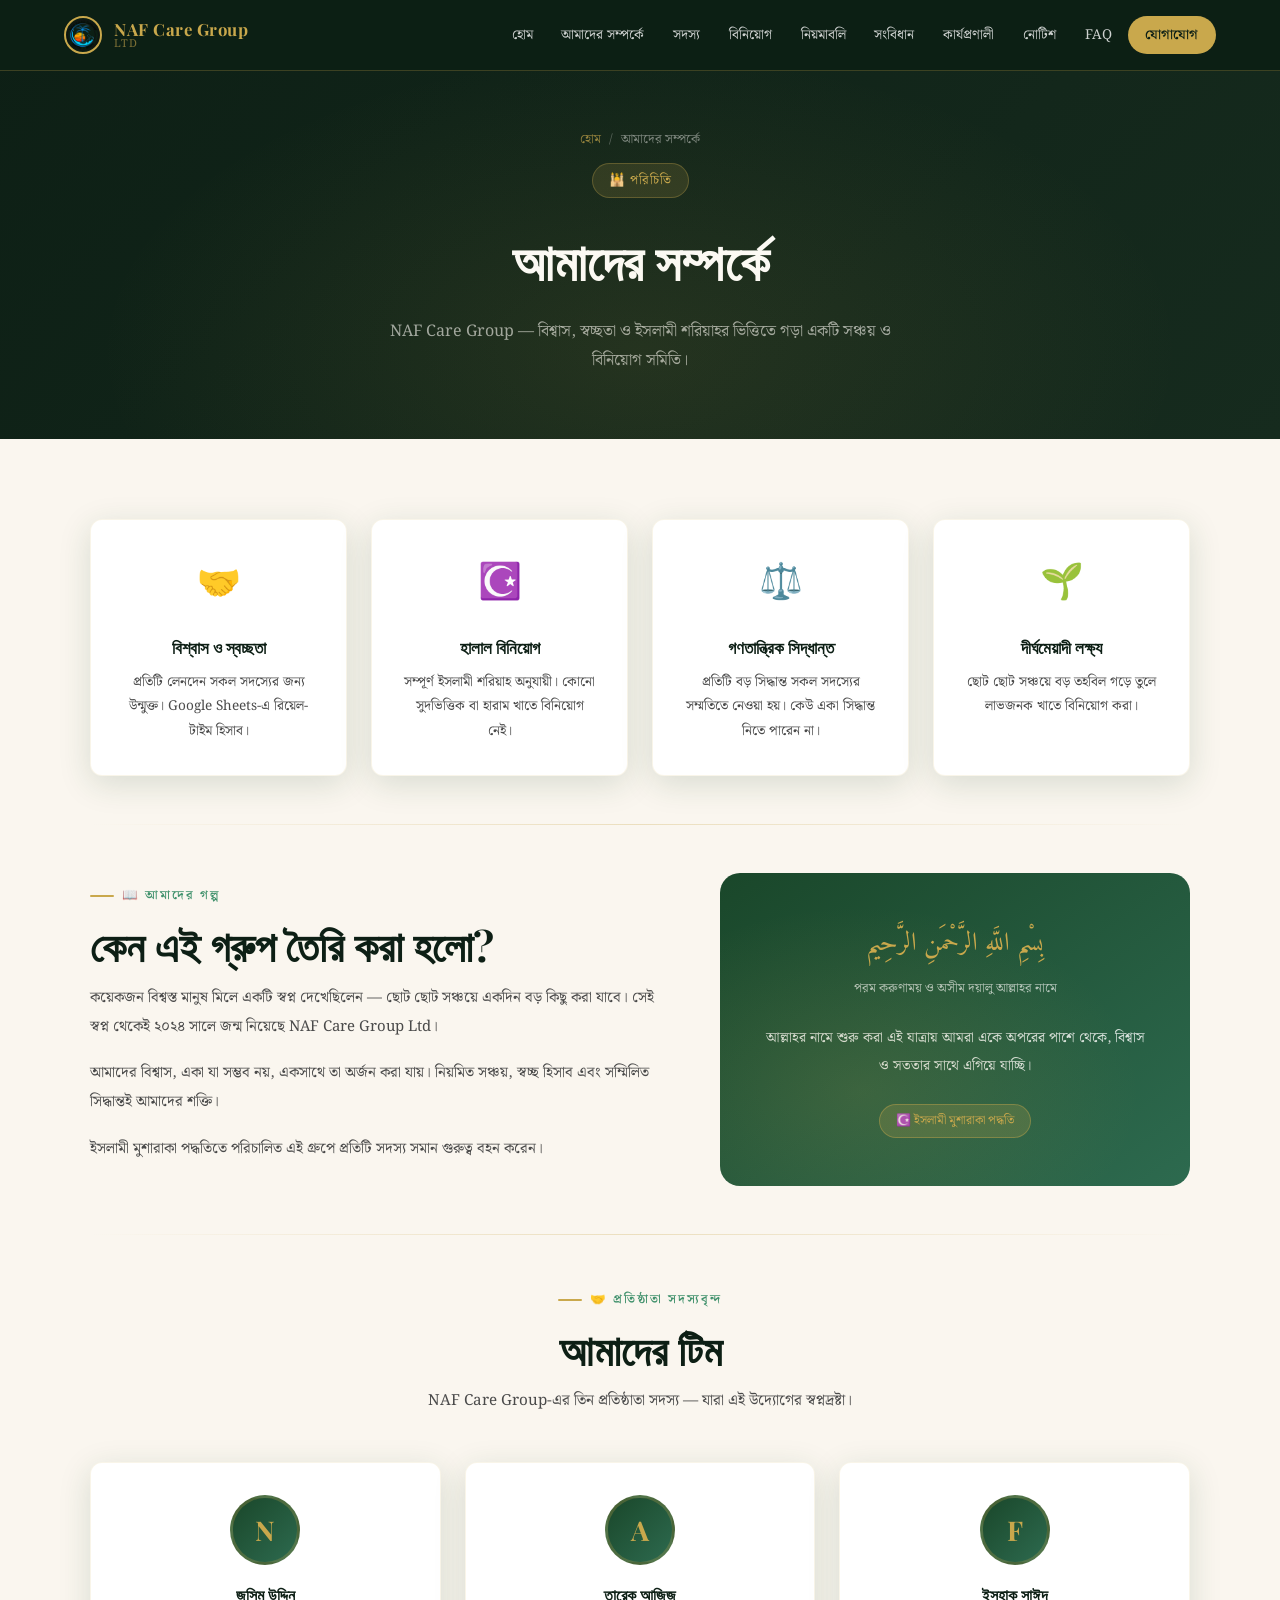
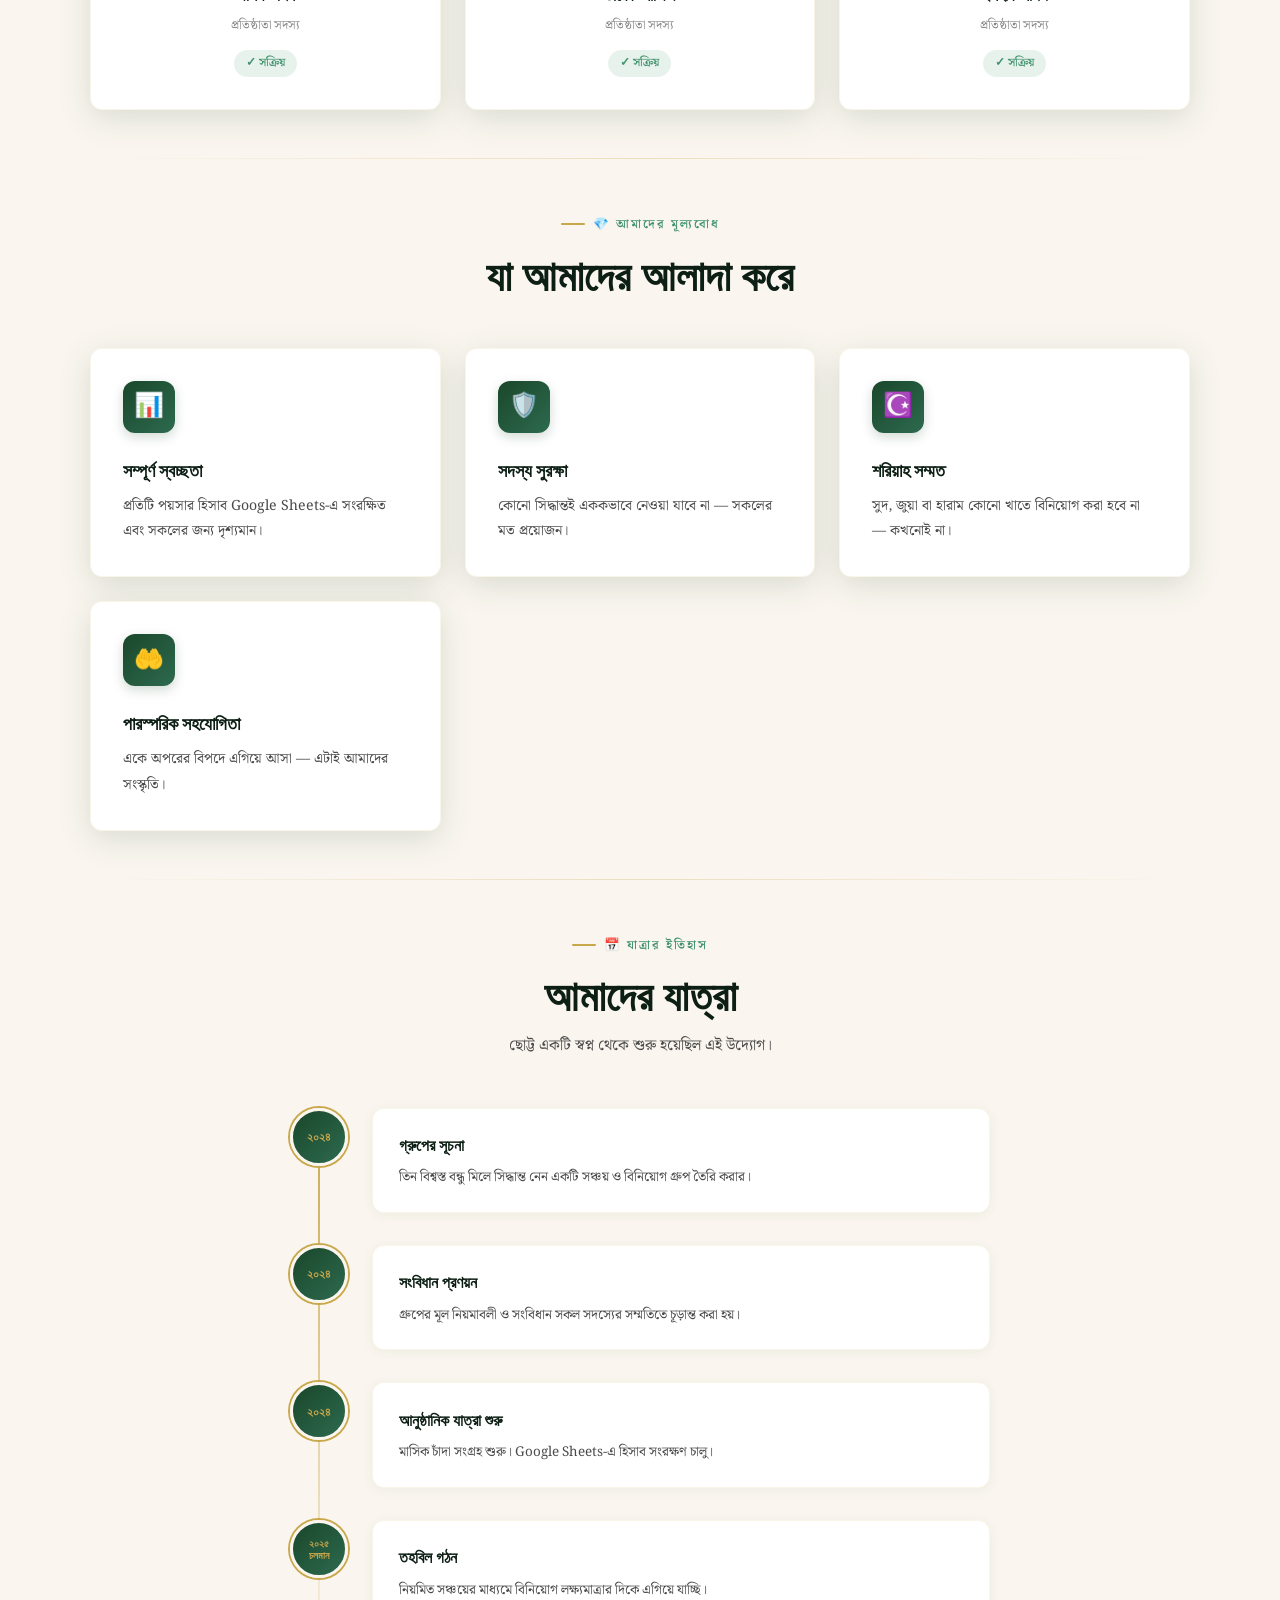
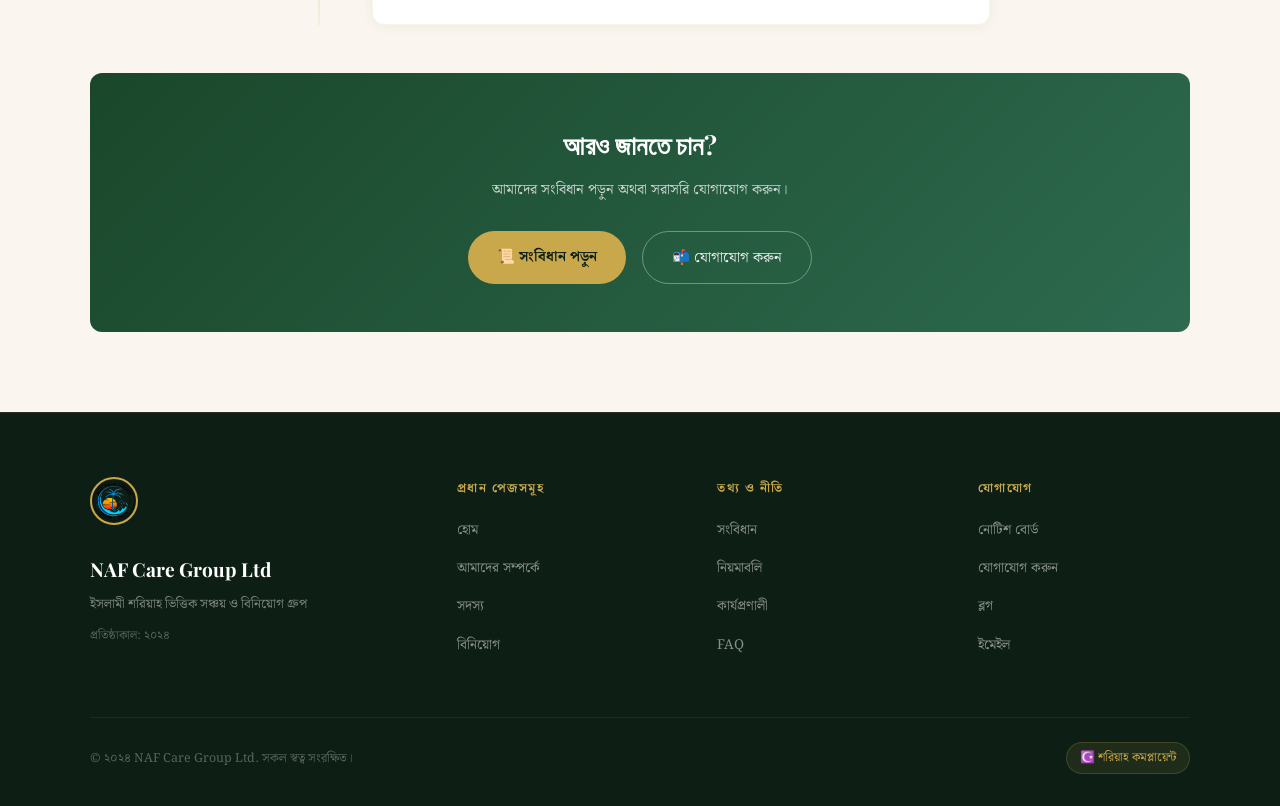
==== commit af1e186e: "Update index.html" ====
--- a/about/index.html
+++ b/about/index.html
@@ -152,20 +152,20 @@
     <div class="member-grid-about">
       <div class="member-card-about fade-in">
         <div class="avatar-lg">N</div>
-        <h4>সদস্য — N</h4>
-        <p class="role">প্রতিষ্ঠাতা সদস্য · চেয়ারম্যান</p>
+        <h4>জসিম উদ্দিন</h4>
+        <p class="role">প্রতিষ্ঠাতা সদস্য </p>
         <span class="active-badge">✓ সক্রিয়</span>
       </div>
       <div class="member-card-about fade-in">
         <div class="avatar-lg">A</div>
-        <h4>সদস্য — A</h4>
-        <p class="role">প্রতিষ্ঠাতা সদস্য · অফিস সম্পাদক</p>
+        <h4>তারেক আজিজ</h4>
+        <p class="role">প্রতিষ্ঠাতা সদস্য </p>
         <span class="active-badge">✓ সক্রিয়</span>
       </div>
       <div class="member-card-about fade-in">
         <div class="avatar-lg">F</div>
-        <h4>সদস্য — F</h4>
-        <p class="role">প্রতিষ্ঠাতা সদস্য · অর্থ সম্পাদক</p>
+        <h4>ইসহাক সাঈদ</h4>
+        <p class="role">প্রতিষ্ঠাতা সদস্য </p>
         <span class="active-badge">✓ সক্রিয়</span>
       </div>
     </div>
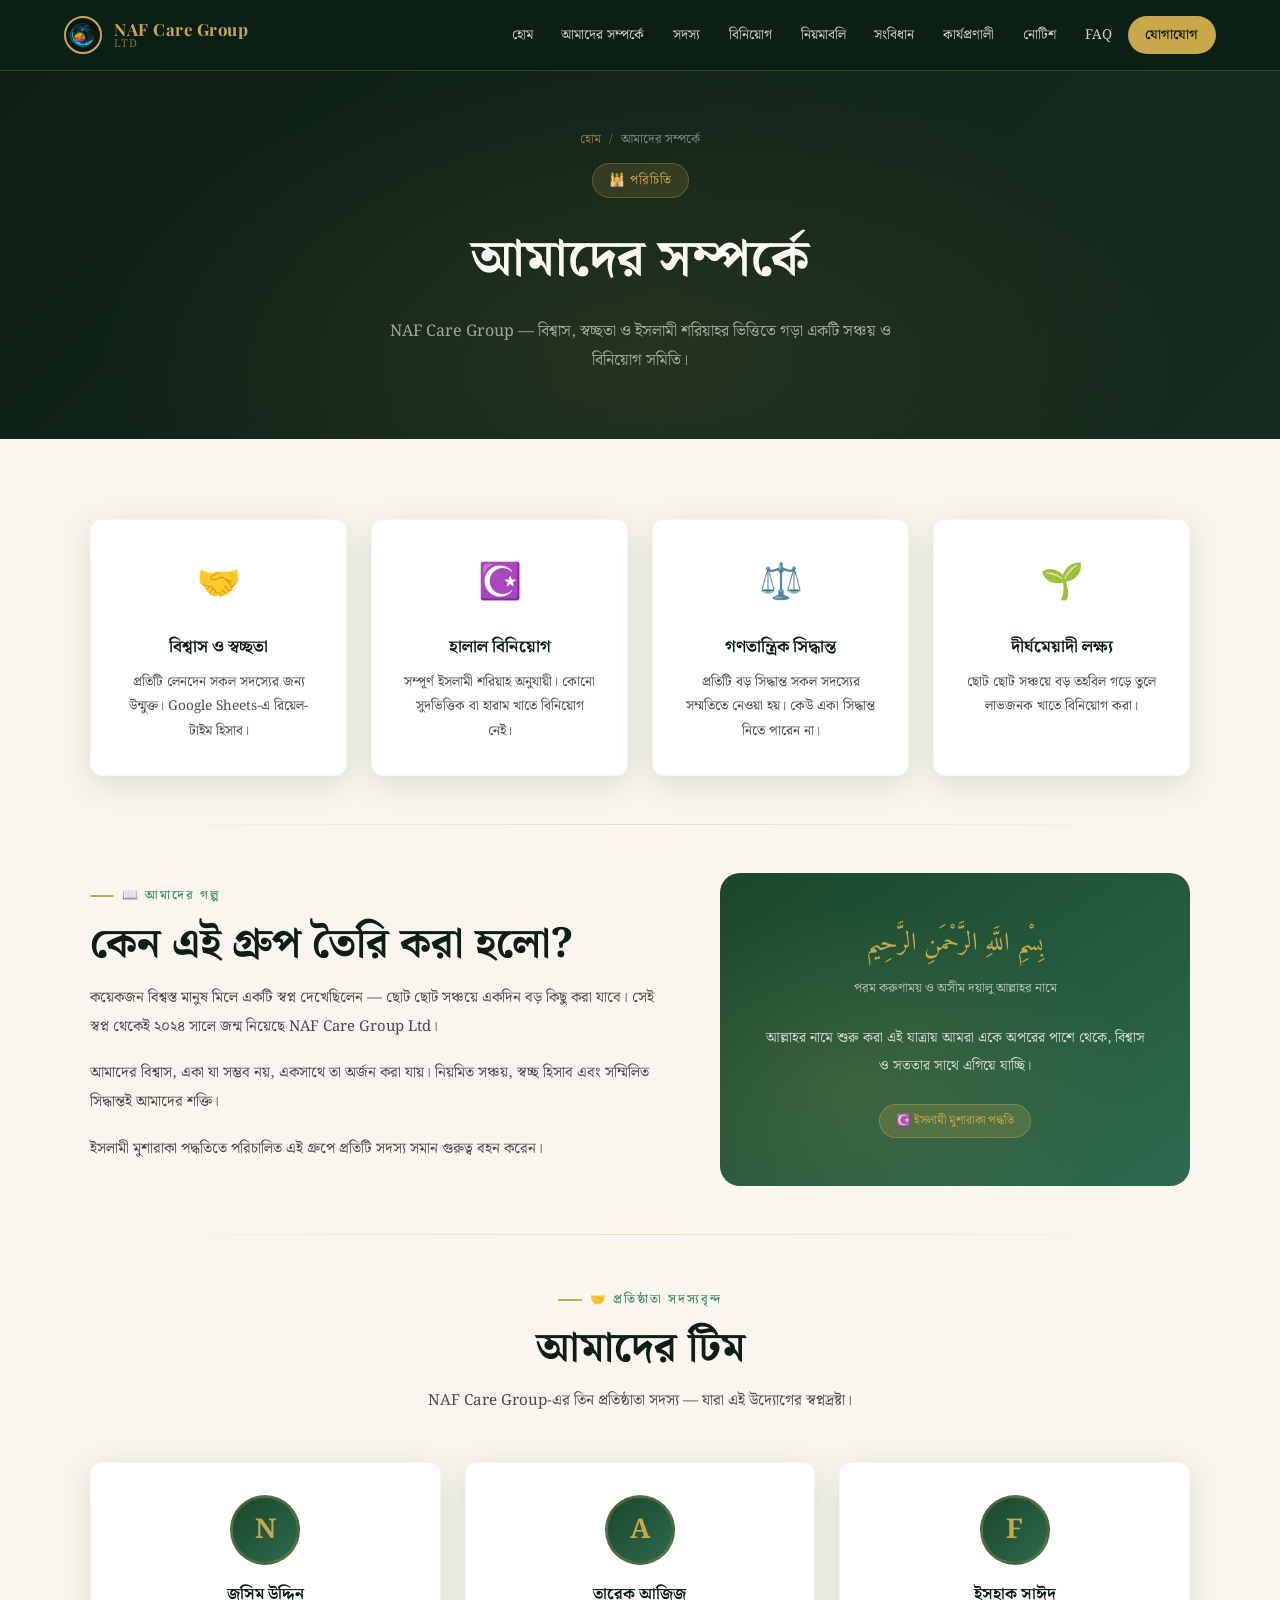
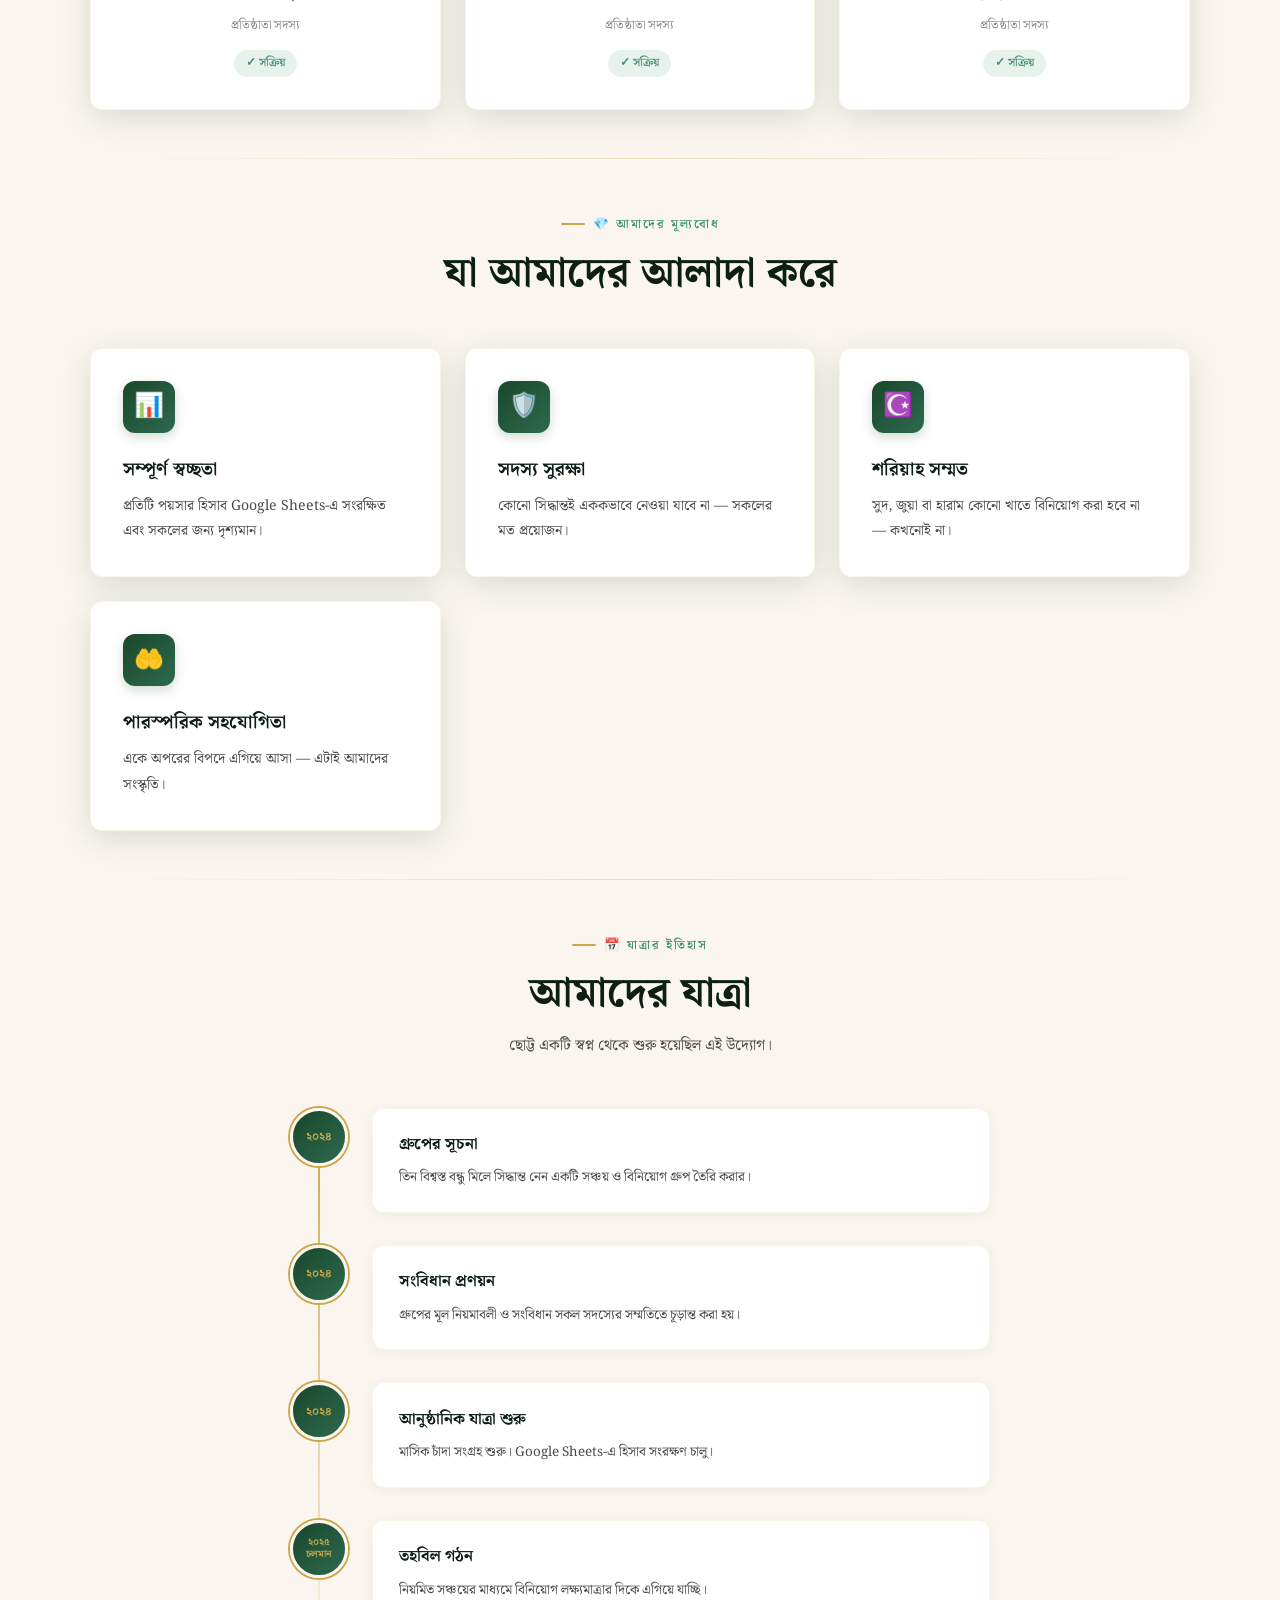
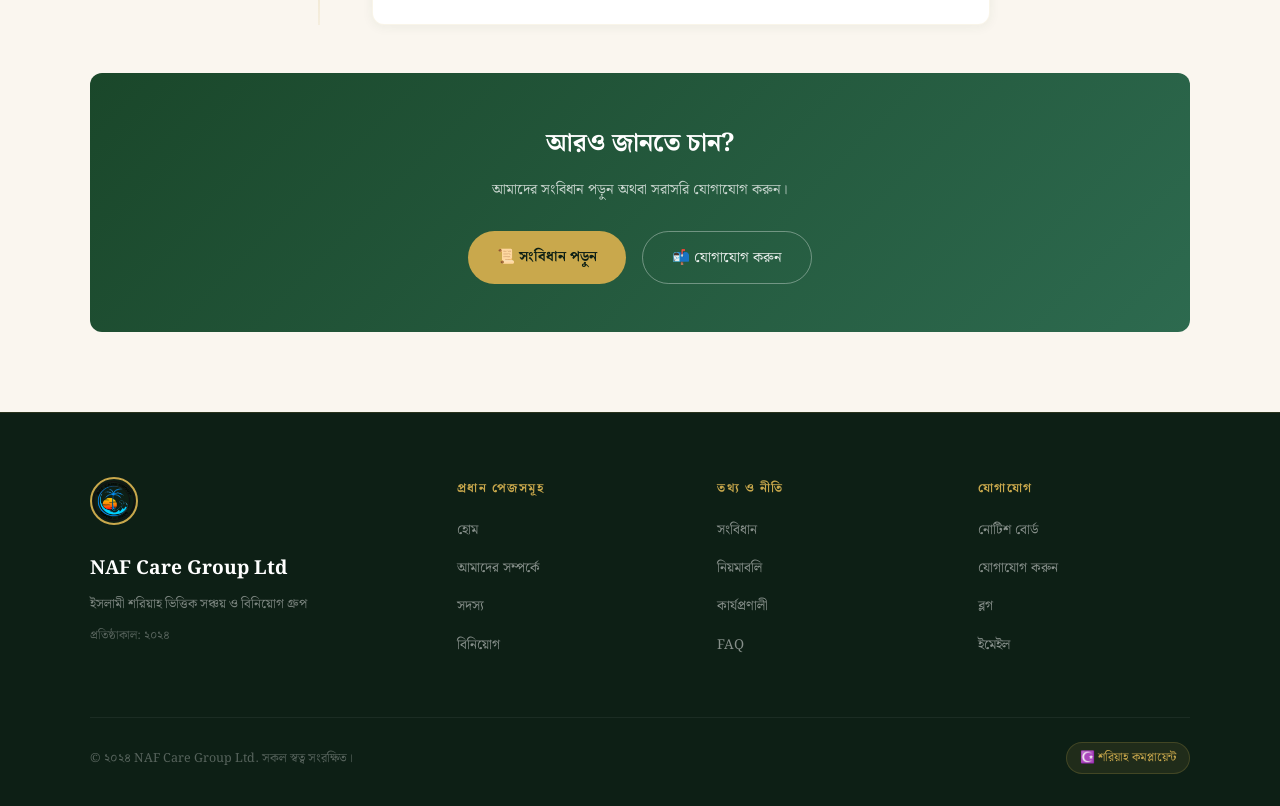
==== commit 8f0259c0: "Update index.html" ====
--- a/about/index.html
+++ b/about/index.html
@@ -19,7 +19,7 @@
     }
     .value-card:hover { transform: translateY(-4px); border-color: rgba(201,168,76,0.35); }
     .value-icon { font-size: 2.2rem; margin-bottom: 1rem; display: block; }
-    .value-card h3 { font-family:'Playfair Display',serif; font-size:1.05rem; color:var(--dark); margin-bottom:.5rem; }
+    .value-card h3 { font-family:'Noto Serif Bengali',serif; font-size:1.05rem; color:var(--dark); margin-bottom:.5rem; }
     .value-card p { font-size:.85rem; color:var(--text-mid); }
 
     .story-grid { display:grid; grid-template-columns:1.1fr 0.9fr; gap:3.5rem; align-items:center; }
@@ -40,21 +40,21 @@
     @media(max-width:650px){ .member-grid-about{grid-template-columns:1fr;} }
     .member-card-about { background:var(--white); border-radius:var(--radius); padding:2rem; text-align:center; border:1px solid rgba(201,168,76,0.12); box-shadow:var(--shadow); transition:var(--transition); }
     .member-card-about:hover { transform:translateY(-4px); border-color:var(--gold); box-shadow:var(--shadow-gold); }
-    .avatar-lg { width:70px; height:70px; border-radius:50%; background:linear-gradient(135deg,var(--green),var(--green-mid)); display:flex; align-items:center; justify-content:center; font-family:'Playfair Display',serif; font-size:1.7rem; font-weight:700; color:var(--gold); margin:0 auto 1rem; border:3px solid rgba(201,168,76,0.25); }
-    .member-card-about h4 { font-family:'Playfair Display',serif; font-size:1rem; color:var(--dark); margin-bottom:.25rem; }
+    .avatar-lg { width:70px; height:70px; border-radius:50%; background:linear-gradient(135deg,var(--green),var(--green-mid)); display:flex; align-items:center; justify-content:center; font-family:'Noto Serif Bengali',serif; font-size:1.7rem; font-weight:700; color:var(--gold); margin:0 auto 1rem; border:3px solid rgba(201,168,76,0.25); }
+    .member-card-about h4 { font-family:'Noto Serif Bengali',serif; font-size:1rem; color:var(--dark); margin-bottom:.25rem; }
     .member-card-about .role { font-size:.78rem; color:var(--text-light); margin-bottom:.75rem; }
     .active-badge { display:inline-flex; align-items:center; gap:.3rem; background:rgba(64,145,108,0.12); color:var(--green-light); padding:.2rem .75rem; border-radius:50px; font-size:.72rem; font-weight:600; }
 
     .timeline { position:relative; max-width:700px; margin:0 auto; }
     .timeline::before { content:''; position:absolute; left:28px; top:0; bottom:0; width:2px; background:linear-gradient(to bottom,var(--gold),rgba(201,168,76,0.1)); }
     .tl-item { display:flex; gap:1.5rem; margin-bottom:2rem; }
-    .tl-dot { width:58px; height:58px; flex-shrink:0; border-radius:50%; background:linear-gradient(135deg,var(--green),var(--green-mid)); display:flex; align-items:center; justify-content:center; font-family:'Playfair Display',serif; font-size:.72rem; font-weight:700; color:var(--gold); text-align:center; border:3px solid var(--cream); box-shadow:0 0 0 2px var(--gold); line-height:1.2; z-index:1; }
+    .tl-dot { width:58px; height:58px; flex-shrink:0; border-radius:50%; background:linear-gradient(135deg,var(--green),var(--green-mid)); display:flex; align-items:center; justify-content:center; font-family:'Noto Serif Bengali',serif; font-size:.72rem; font-weight:700; color:var(--gold); text-align:center; border:3px solid var(--cream); box-shadow:0 0 0 2px var(--gold); line-height:1.2; z-index:1; }
     .tl-content { background:var(--white); border-radius:var(--radius); padding:1.4rem 1.6rem; border:1px solid rgba(201,168,76,0.12); box-shadow:0 2px 12px rgba(26,71,42,0.06); flex:1; }
-    .tl-content h4 { font-family:'Playfair Display',serif; font-size:1rem; color:var(--dark); margin-bottom:.35rem; }
+    .tl-content h4 { font-family:'Noto Serif Bengali',serif; font-size:1rem; color:var(--dark); margin-bottom:.35rem; }
     .tl-content p { font-size:.84rem; color:var(--text-mid); }
 
     .about-cta { background:linear-gradient(135deg,var(--green) 0%,var(--green-mid) 100%); border-radius:var(--radius); padding:3rem; text-align:center; margin-top:3rem; }
-    .about-cta h3 { font-family:'Playfair Display',serif; font-size:1.6rem; color:var(--white); margin-bottom:.6rem; }
+    .about-cta h3 { font-family:'Noto Serif Bengali',serif; font-size:1.6rem; color:var(--white); margin-bottom:.6rem; }
     .about-cta p { color:rgba(255,255,255,0.75); font-size:.9rem; margin-bottom:1.75rem; }
     .cta-buttons { display:flex; gap:1rem; justify-content:center; flex-wrap:wrap; }
     .btn-gold { padding:.8rem 1.8rem; background:var(--gold); color:var(--dark); text-decoration:none; border-radius:50px; font-weight:700; font-size:.9rem; transition:var(--transition); font-family:'Noto Serif Bengali',serif; }
--- a/css/style.css
+++ b/css/style.css
@@ -173,7 +173,7 @@
 }
 
 .hero h1 {
-  font-family: 'Playfair Display', serif;
+  font-family: 'Noto Serif Bengali', serif;
   font-size: clamp(2.8rem, 6vw, 5rem);
   font-weight: 700;
   color: var(--white);
@@ -251,7 +251,7 @@
 .stat-item { text-align: center; }
 .stat-item .num {
   display: block;
-  font-family: 'Playfair Display', serif;
+  font-family: 'Noto Serif Bengali', serif;
   font-size: 2rem; font-weight: 700;
   color: var(--gold);
 }
@@ -290,7 +290,7 @@
 }
 
 .page-header h1 {
-  font-family: 'Playfair Display', serif;
+  font-family: 'Noto Serif Bengali', serif;
   font-size: clamp(2rem, 4vw, 3.2rem);
   color: var(--white);
   margin-bottom: 0.75rem;
@@ -330,7 +330,7 @@
 }
 
 h2.section-title {
-  font-family: 'Playfair Display', serif;
+  font-family: 'Noto Serif Bengali', serif;
   font-size: clamp(1.8rem, 3.5vw, 2.6rem);
   color: var(--dark);
   line-height: 1.25;
@@ -392,7 +392,7 @@
 }
 
 .card h3 {
-  font-family: 'Playfair Display', serif;
+  font-family: 'Noto Serif Bengali', serif;
   font-size: 1.15rem;
   color: var(--dark);
   margin-bottom: 0.5rem;
@@ -453,7 +453,7 @@
   font-size: 0.95rem;
   color: var(--dark);
   margin-bottom: 0.5rem;
-  font-family: 'Playfair Display', serif;
+  font-family: 'Noto Serif Bengali', serif;
 }
 
 .step p { font-size: 0.82rem; color: var(--text-mid); }
@@ -494,7 +494,7 @@
 }
 
 .member-card h3 {
-  font-family: 'Playfair Display', serif;
+  font-family: 'Noto Serif Bengali', serif;
   font-size: 1.1rem;
   color: var(--dark);
   margin-bottom: 0.3rem;
@@ -603,12 +603,12 @@
 }
 
 .notice-date .year {
-  display: block; font-family: 'Playfair Display', serif;
+  display: block; font-family: 'Noto Serif Bengali', serif;
   font-size: 1.2rem; color: var(--dark); font-weight: 700;
 }
 
 .notice-content h3 {
-  font-family: 'Playfair Display', serif;
+  font-family: 'Noto Serif Bengali', serif;
   font-size: 1rem; color: var(--dark);
   margin-bottom: 0.4rem;
 }
@@ -684,7 +684,7 @@
 }
 
 .contact-card h3 {
-  font-family: 'Playfair Display', serif;
+  font-family: 'Noto Serif Bengali', serif;
   font-size: 1.05rem; color: var(--dark);
   margin-bottom: 0.5rem;
 }
@@ -725,7 +725,7 @@
 }
 
 .constitution-section h3 {
-  font-family: 'Playfair Display', serif;
+  font-family: 'Noto Serif Bengali', serif;
   font-size: 1.2rem;
   color: var(--green);
   margin-bottom: 1rem;
@@ -791,7 +791,7 @@
 }
 
 .footer-brand h3 {
-  font-family: 'Playfair Display', serif;
+  font-family: 'Noto Serif Bengali', serif;
   color: var(--white);
   font-size: 1.2rem;
   margin-bottom: 0.4rem;
@@ -855,7 +855,7 @@
 }
 
 .highlight-box h3 {
-  font-family: 'Playfair Display', serif;
+  font-family: 'Noto Serif Bengali', serif;
   font-size: 1.6rem;
   margin-bottom: 0.75rem;
 }
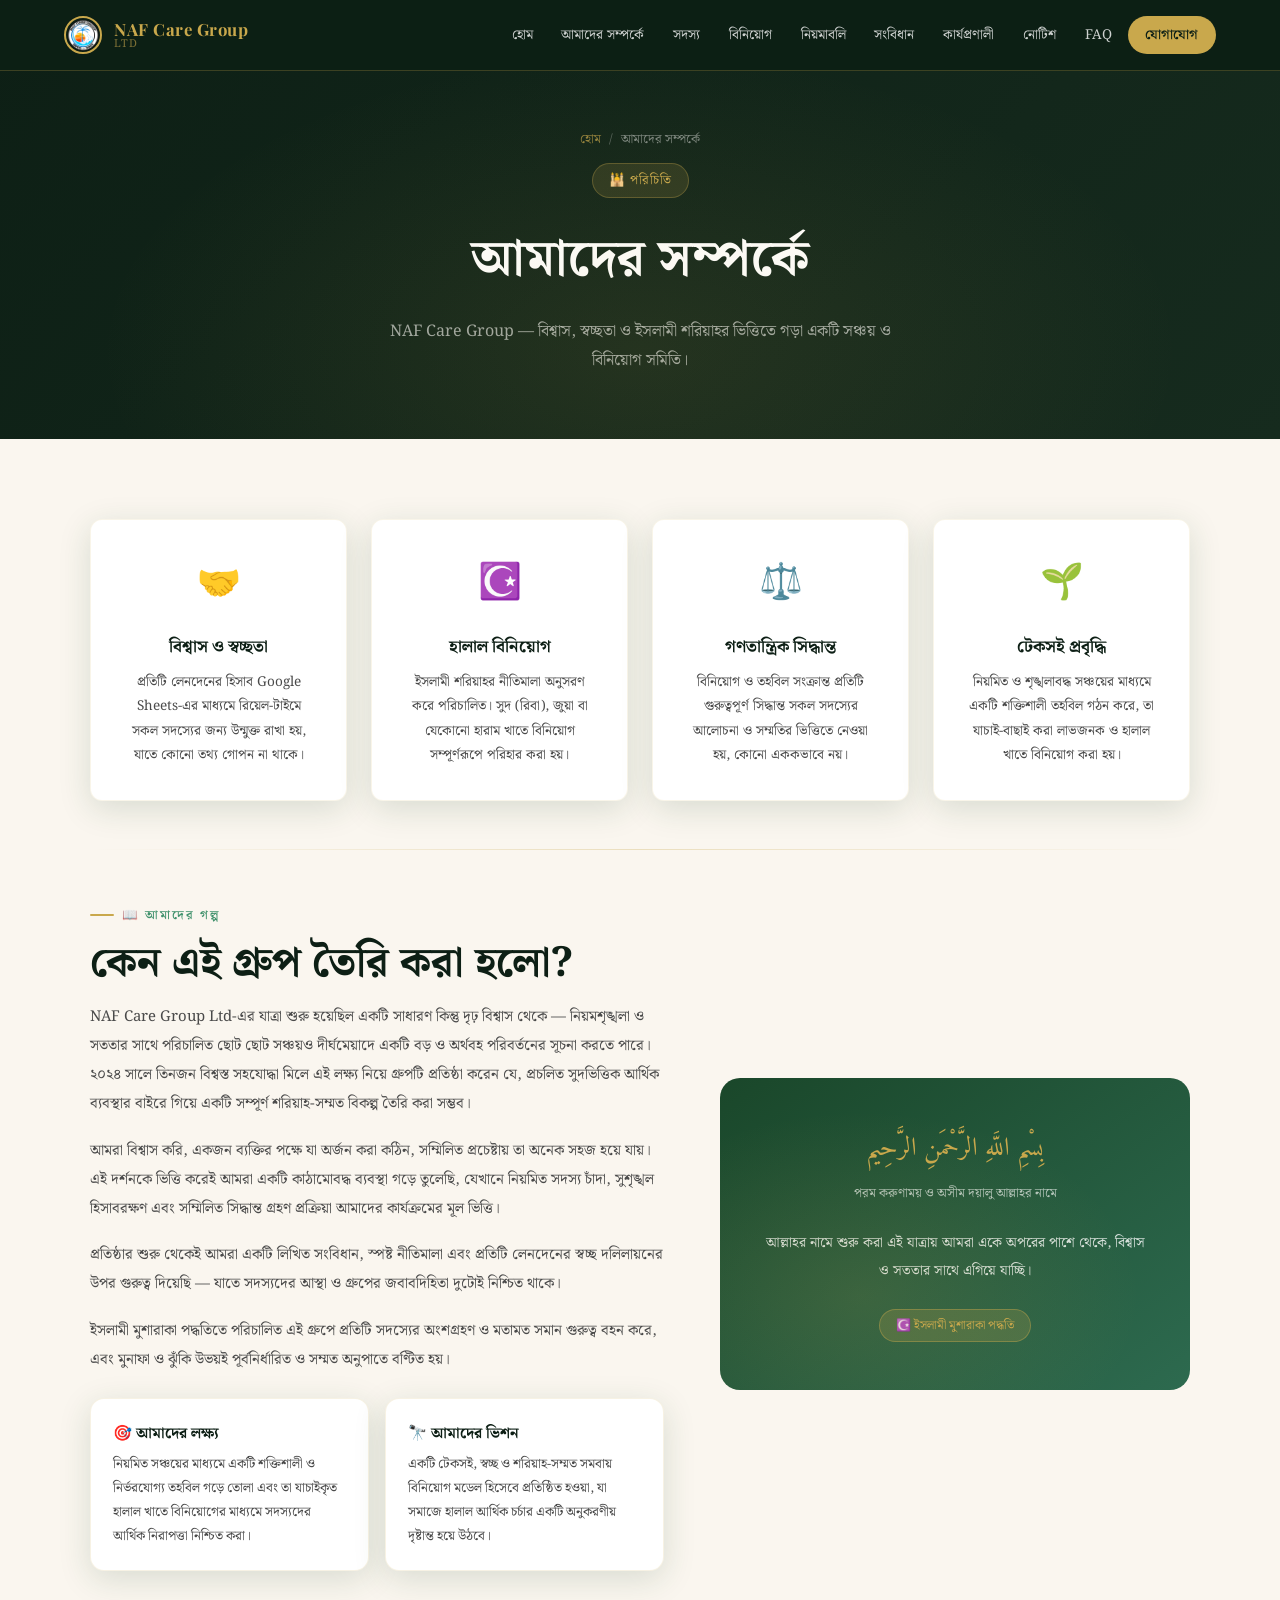
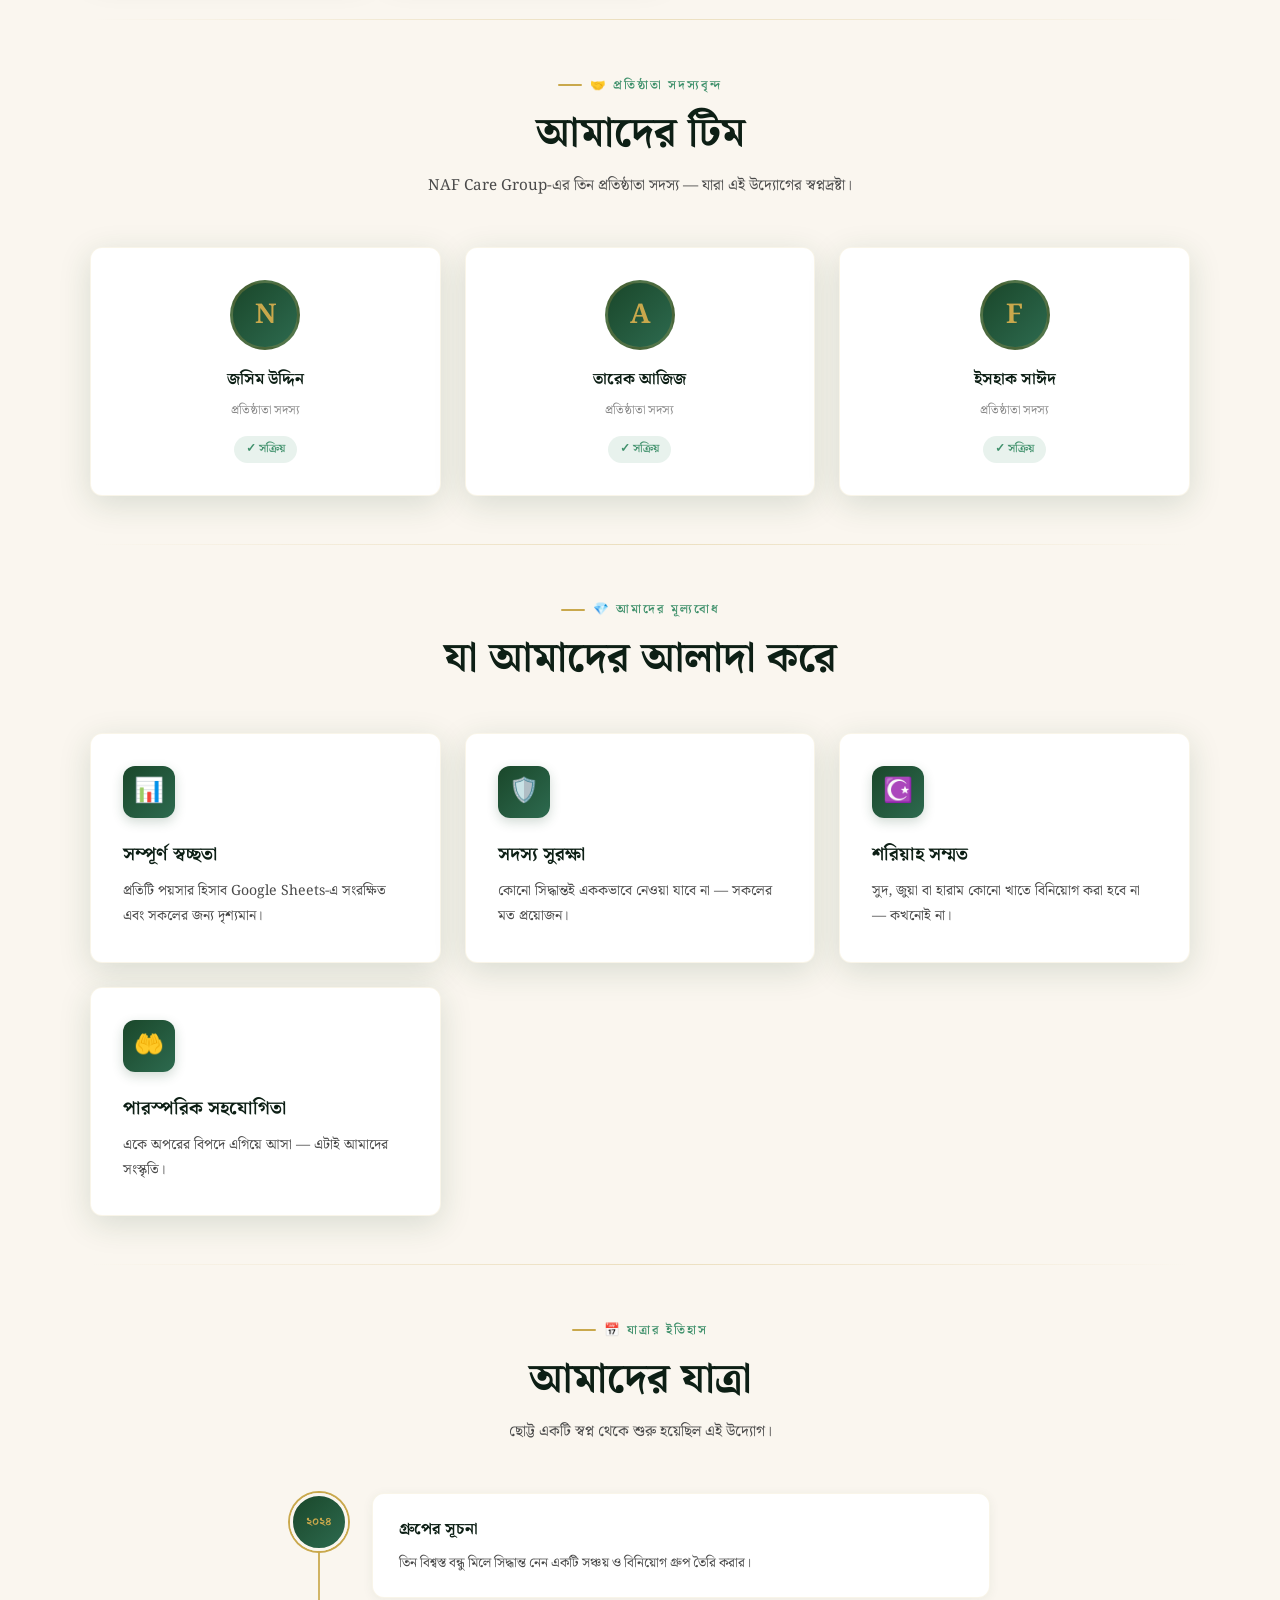
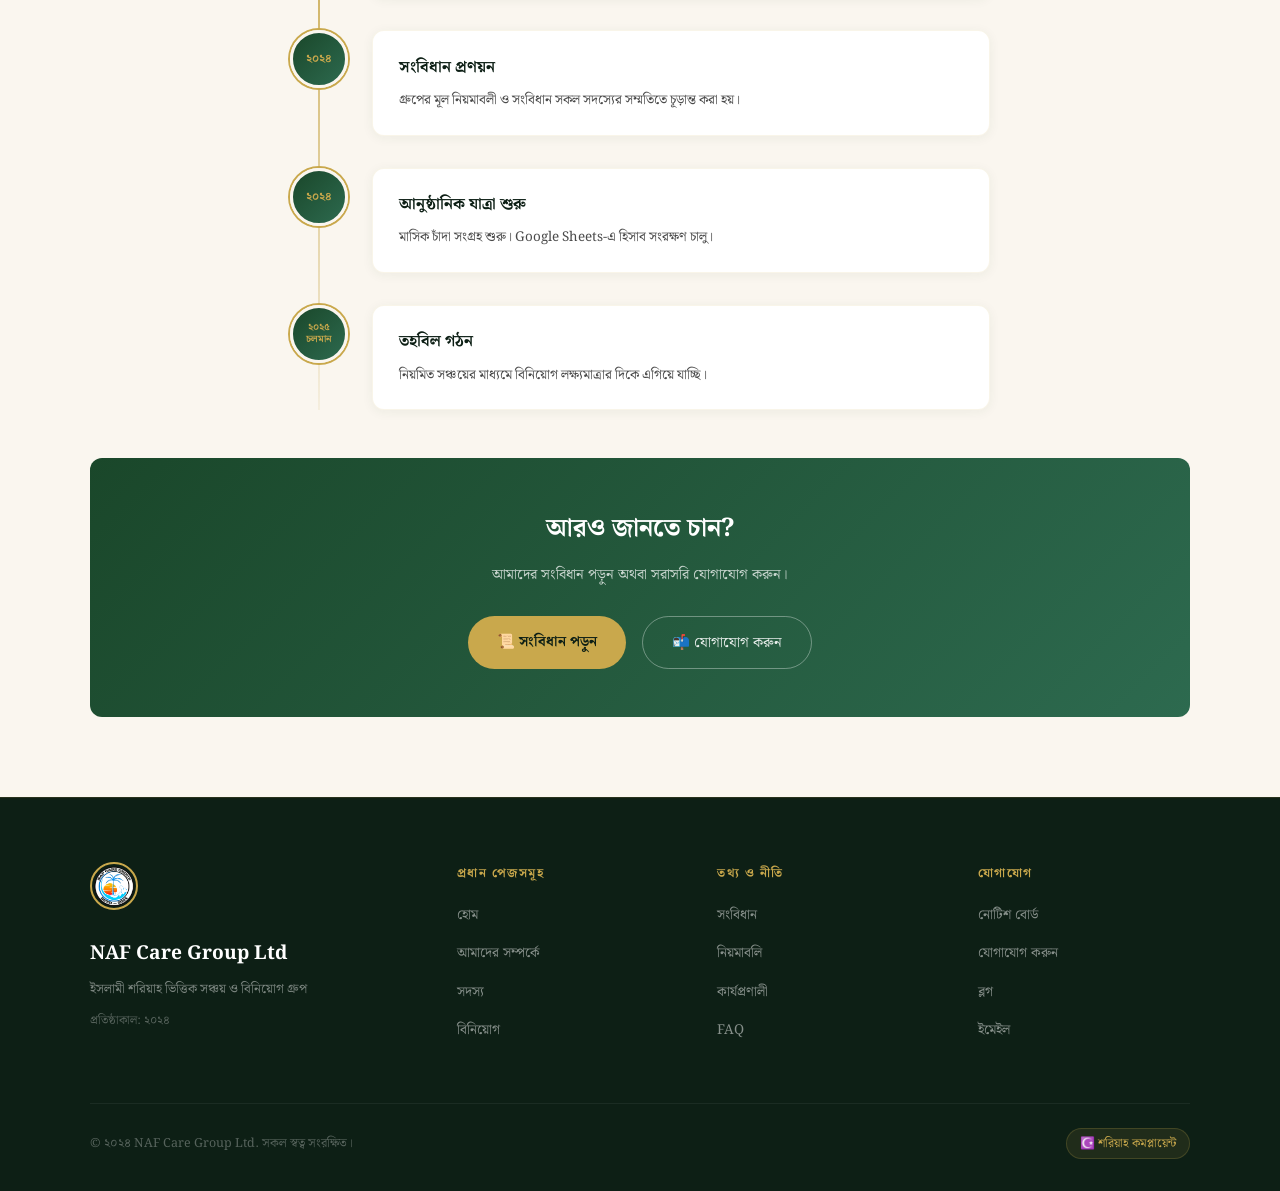
==== commit c7f445b1: "Update index.html" ====
--- a/about/index.html
+++ b/about/index.html
@@ -1,4 +1,3 @@
-
 <!DOCTYPE html>
 <html lang="bn">
 <head>
@@ -103,22 +102,22 @@
       <div class="value-card fade-in">
         <span class="value-icon">🤝</span>
         <h3>বিশ্বাস ও স্বচ্ছতা</h3>
-        <p>প্রতিটি লেনদেন সকল সদস্যের জন্য উন্মুক্ত। Google Sheets-এ রিয়েল-টাইম হিসাব।</p>
+        <p>প্রতিটি লেনদেনের হিসাব Google Sheets-এর মাধ্যমে রিয়েল-টাইমে সকল সদস্যের জন্য উন্মুক্ত রাখা হয়, যাতে কোনো তথ্য গোপন না থাকে।</p>
       </div>
       <div class="value-card fade-in">
         <span class="value-icon">☪️</span>
         <h3>হালাল বিনিয়োগ</h3>
-        <p>সম্পূর্ণ ইসলামী শরিয়াহ অনুযায়ী। কোনো সুদভিত্তিক বা হারাম খাতে বিনিয়োগ নেই।</p>
+        <p>ইসলামী শরিয়াহর নীতিমালা অনুসরণ করে পরিচালিত। সুদ (রিবা), জুয়া বা যেকোনো হারাম খাতে বিনিয়োগ সম্পূর্ণরূপে পরিহার করা হয়।</p>
       </div>
       <div class="value-card fade-in">
         <span class="value-icon">⚖️</span>
         <h3>গণতান্ত্রিক সিদ্ধান্ত</h3>
-        <p>প্রতিটি বড় সিদ্ধান্ত সকল সদস্যের সম্মতিতে নেওয়া হয়। কেউ একা সিদ্ধান্ত নিতে পারেন না।</p>
+        <p>বিনিয়োগ ও তহবিল সংক্রান্ত প্রতিটি গুরুত্বপূর্ণ সিদ্ধান্ত সকল সদস্যের আলোচনা ও সম্মতির ভিত্তিতে নেওয়া হয়, কোনো এককভাবে নয়।</p>
       </div>
       <div class="value-card fade-in">
         <span class="value-icon">🌱</span>
-        <h3>দীর্ঘমেয়াদী লক্ষ্য</h3>
-        <p>ছোট ছোট সঞ্চয়ে বড় তহবিল গড়ে তুলে লাভজনক খাতে বিনিয়োগ করা।</p>
+        <h3>টেকসই প্রবৃদ্ধি</h3>
+        <p>নিয়মিত ও শৃঙ্খলাবদ্ধ সঞ্চয়ের মাধ্যমে একটি শক্তিশালী তহবিল গঠন করে, তা যাচাই-বাছাই করা লাভজনক ও হালাল খাতে বিনিয়োগ করা হয়।</p>
       </div>
     </div>
 
@@ -129,9 +128,21 @@
       <div class="story-text">
         <span class="section-label">📖 আমাদের গল্প</span>
         <h2 class="section-title">কেন এই গ্রুপ তৈরি করা হলো?</h2>
-        <p>কয়েকজন বিশ্বস্ত মানুষ মিলে একটি স্বপ্ন দেখেছিলেন — ছোট ছোট সঞ্চয়ে একদিন বড় কিছু করা যাবে। সেই স্বপ্ন থেকেই ২০২৪ সালে জন্ম নিয়েছে NAF Care Group Ltd।</p>
-        <p>আমাদের বিশ্বাস, একা যা সম্ভব নয়, একসাথে তা অর্জন করা যায়। নিয়মিত সঞ্চয়, স্বচ্ছ হিসাব এবং সম্মিলিত সিদ্ধান্তই আমাদের শক্তি।</p>
-        <p>ইসলামী মুশারাকা পদ্ধতিতে পরিচালিত এই গ্রুপে প্রতিটি সদস্য সমান গুরুত্ব বহন করেন।</p>
+        <p>NAF Care Group Ltd-এর যাত্রা শুরু হয়েছিল একটি সাধারণ কিন্তু দৃঢ় বিশ্বাস থেকে — নিয়মশৃঙ্খলা ও সততার সাথে পরিচালিত ছোট ছোট সঞ্চয়ও দীর্ঘমেয়াদে একটি বড় ও অর্থবহ পরিবর্তনের সূচনা করতে পারে। ২০২৪ সালে তিনজন বিশ্বস্ত সহযোদ্ধা মিলে এই লক্ষ্য নিয়ে গ্রুপটি প্রতিষ্ঠা করেন যে, প্রচলিত সুদভিত্তিক আর্থিক ব্যবস্থার বাইরে গিয়ে একটি সম্পূর্ণ শরিয়াহ-সম্মত বিকল্প তৈরি করা সম্ভব।</p>
+        <p>আমরা বিশ্বাস করি, একজন ব্যক্তির পক্ষে যা অর্জন করা কঠিন, সম্মিলিত প্রচেষ্টায় তা অনেক সহজ হয়ে যায়। এই দর্শনকে ভিত্তি করেই আমরা একটি কাঠামোবদ্ধ ব্যবস্থা গড়ে তুলেছি, যেখানে নিয়মিত সদস্য চাঁদা, সুশৃঙ্খল হিসাবরক্ষণ এবং সম্মিলিত সিদ্ধান্ত গ্রহণ প্রক্রিয়া আমাদের কার্যক্রমের মূল ভিত্তি।</p>
+        <p>প্রতিষ্ঠার শুরু থেকেই আমরা একটি লিখিত সংবিধান, স্পষ্ট নীতিমালা এবং প্রতিটি লেনদেনের স্বচ্ছ দলিলায়নের উপর গুরুত্ব দিয়েছি — যাতে সদস্যদের আস্থা ও গ্রুপের জবাবদিহিতা দুটোই নিশ্চিত থাকে।</p>
+        <p>ইসলামী মুশারাকা পদ্ধতিতে পরিচালিত এই গ্রুপে প্রতিটি সদস্যের অংশগ্রহণ ও মতামত সমান গুরুত্ব বহন করে, এবং মুনাফা ও ঝুঁকি উভয়ই পূর্বনির্ধারিত ও সম্মত অনুপাতে বণ্টিত হয়।</p>
+
+        <div style="display:grid; grid-template-columns:1fr 1fr; gap:1rem; margin-top:1.5rem;">
+          <div style="background:var(--white); border-radius:14px; padding:1.3rem 1.4rem; border:1px solid rgba(201,168,76,0.15); box-shadow:var(--shadow);">
+            <h4 style="font-family:'Noto Serif Bengali',serif; font-size:.95rem; color:var(--dark); margin-bottom:.4rem;">🎯 আমাদের লক্ষ্য</h4>
+            <p style="font-size:.83rem; color:var(--text-mid); line-height:1.8; margin:0;">নিয়মিত সঞ্চয়ের মাধ্যমে একটি শক্তিশালী ও নির্ভরযোগ্য তহবিল গড়ে তোলা এবং তা যাচাইকৃত হালাল খাতে বিনিয়োগের মাধ্যমে সদস্যদের আর্থিক নিরাপত্তা নিশ্চিত করা।</p>
+          </div>
+          <div style="background:var(--white); border-radius:14px; padding:1.3rem 1.4rem; border:1px solid rgba(201,168,76,0.15); box-shadow:var(--shadow);">
+            <h4 style="font-family:'Noto Serif Bengali',serif; font-size:.95rem; color:var(--dark); margin-bottom:.4rem;">🔭 আমাদের ভিশন</h4>
+            <p style="font-size:.83rem; color:var(--text-mid); line-height:1.8; margin:0;">একটি টেকসই, স্বচ্ছ ও শরিয়াহ-সম্মত সমবায় বিনিয়োগ মডেল হিসেবে প্রতিষ্ঠিত হওয়া, যা সমাজে হালাল আর্থিক চর্চার একটি অনুকরণীয় দৃষ্টান্ত হয়ে উঠবে।</p>
+          </div>
+        </div>
       </div>
       <div class="arabic-box fade-in">
         <span class="ar">بِسْمِ اللَّهِ الرَّحْمَنِ الرَّحِيم</span>
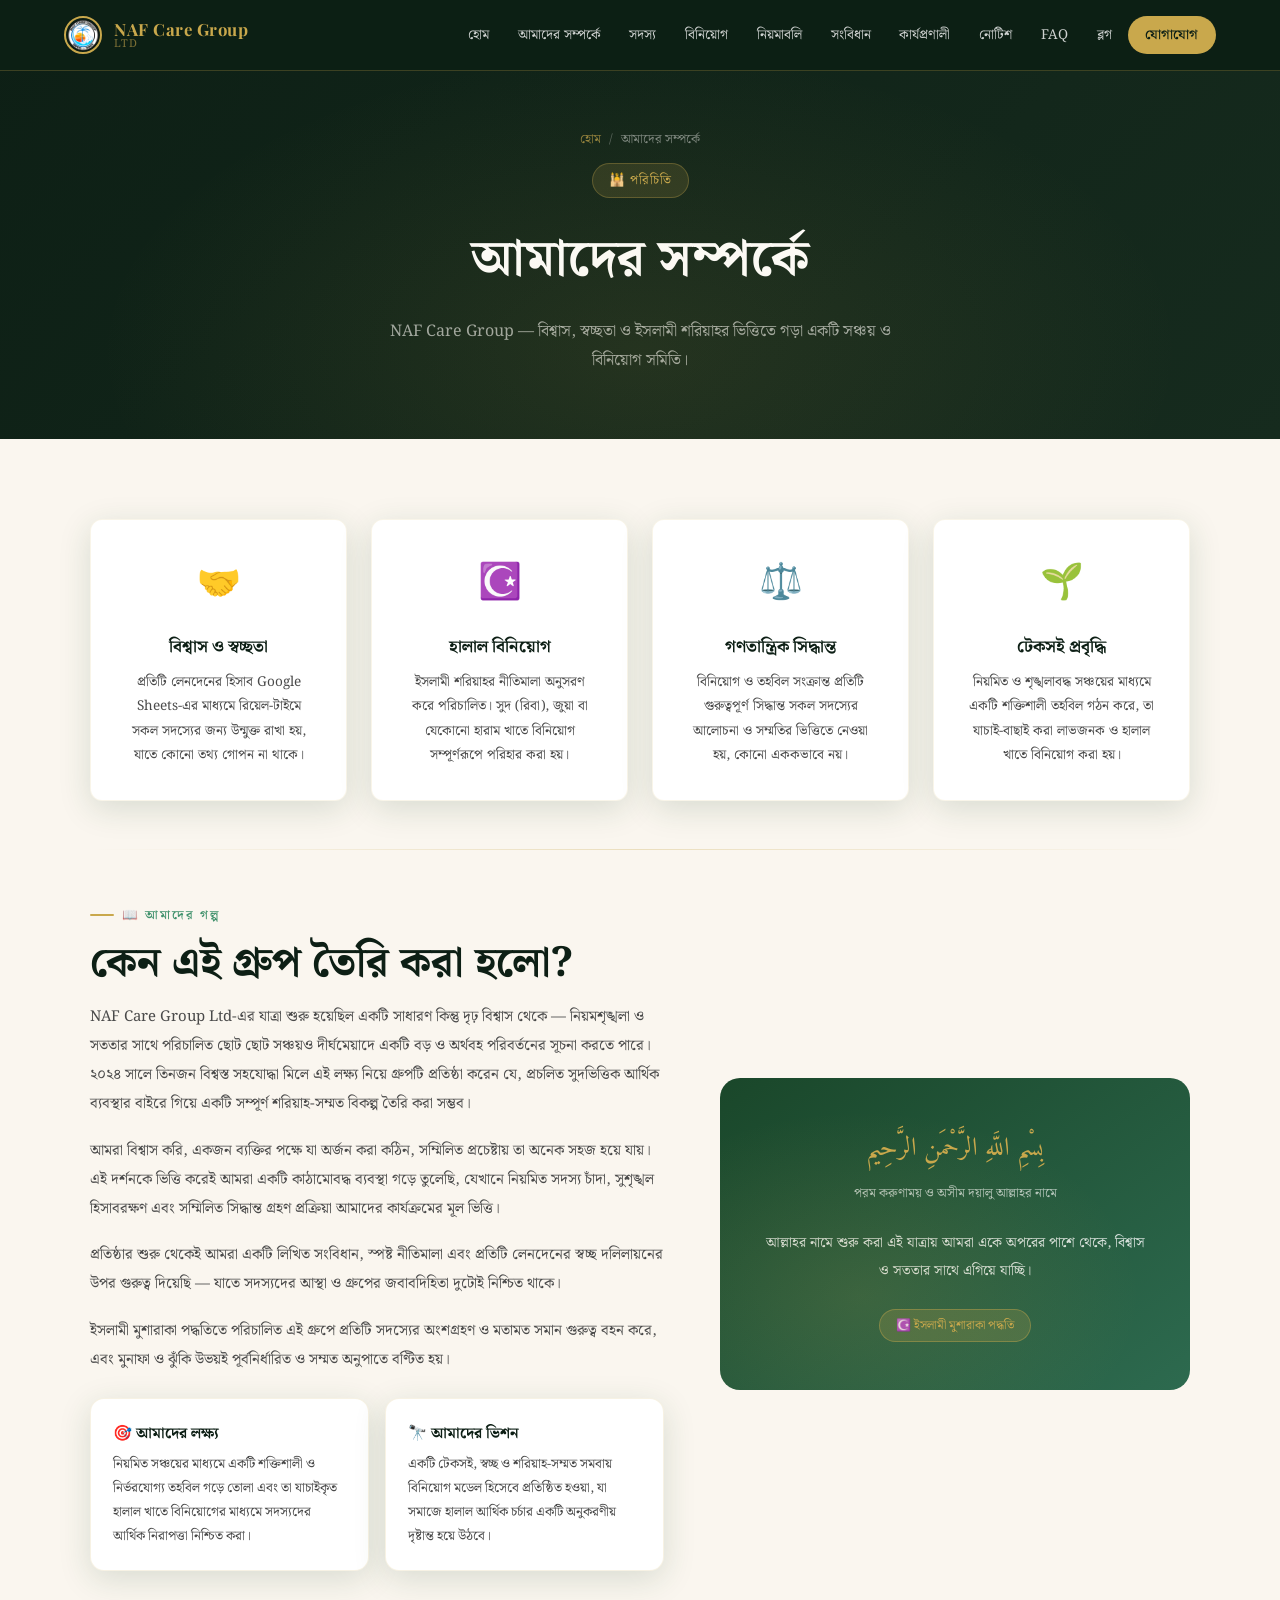
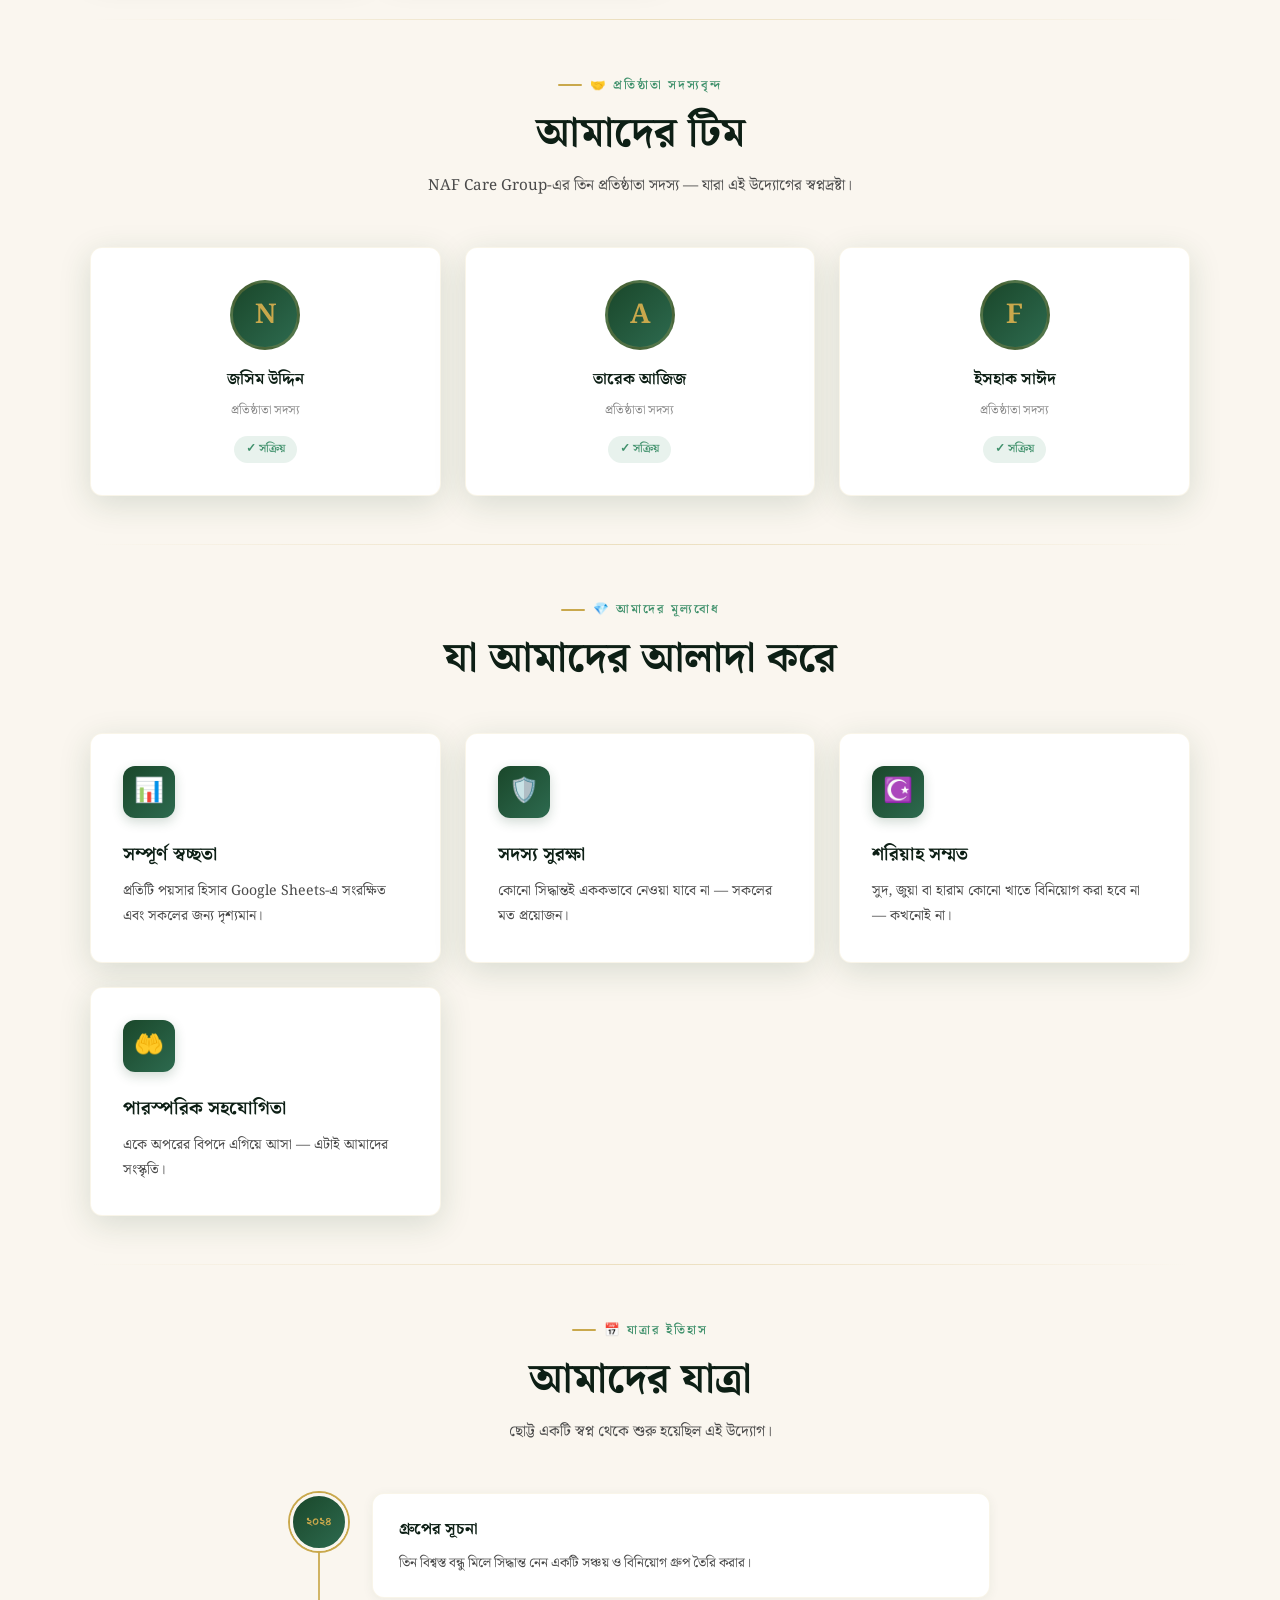
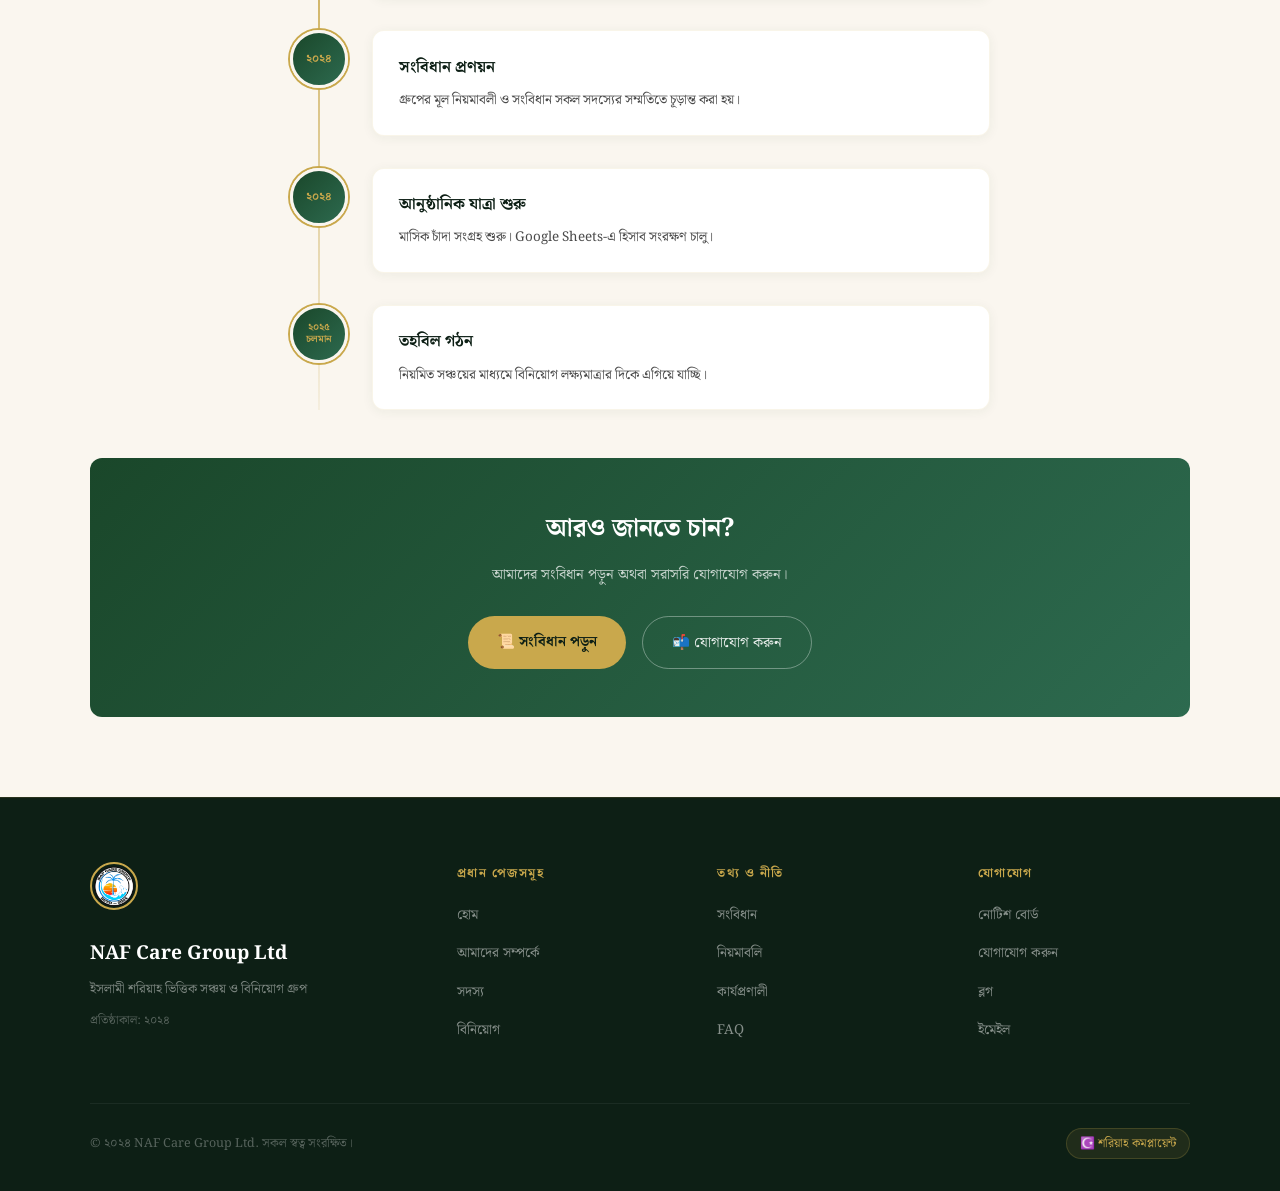
==== commit 80156d80: "Update index.html" ====
--- a/about/index.html
+++ b/about/index.html
@@ -4,6 +4,28 @@
   <meta charset="UTF-8" />
   <meta name="viewport" content="width=device-width, initial-scale=1.0" />
   <title>আমাদের সম্পর্কে — NAF Care Group Ltd</title>
+
+<link rel="canonical" href="https://nafcare.github.io/about/" />
+<meta name="description" content="NAF Care Group Ltd — বিশ্বাস, স্বচ্ছতা ও ইসলামী শরিয়াহর ভিত্তিতে গড়া একটি সঞ্চয় ও বিনিয়োগ সমিতি।" />
+
+<!-- Open Graph -->
+<meta property="og:type" content="website" />
+<meta property="og:site_name" content="NAF Care Group Ltd" />
+<meta property="og:title" content="আমাদের সম্পর্কে — NAF Care Group Ltd" />
+<meta property="og:description" content="বিশ্বাস, স্বচ্ছতা ও ইসলামী শরিয়াহর ভিত্তিতে গড়া একটি সঞ্চয় ও বিনিয়োগ সমিতি।" />
+<meta property="og:image" content="https://nafcare.github.io/og-banner.png" />
+<meta property="og:image:width" content="1200" />
+<meta property="og:image:height" content="630" />
+<meta property="og:url" content="https://nafcare.github.io/about/" />
+<meta property="og:locale" content="bn_BD" />
+
+<!-- Twitter Card -->
+<meta name="twitter:card" content="summary_large_image" />
+<meta name="twitter:title" content="আমাদের সম্পর্কে — NAF Care Group Ltd" />
+<meta name="twitter:description" content="বিশ্বাস, স্বচ্ছতা ও ইসলামী শরিয়াহর ভিত্তিতে গড়া একটি সঞ্চয় ও বিনিয়োগ সমিতি।" />
+<meta name="twitter:image" content="https://nafcare.github.io/og-banner.png" />
+
+  
   <link rel="stylesheet" href="../css/style.css" />
   <link rel="icon" href="https://nafcare.github.io/nafcare.png" />
   <style>
@@ -81,6 +103,7 @@
       <li><a href="../procedure/">কার্যপ্রণালী</a></li>
       <li><a href="../notice/">নোটিশ</a></li>
       <li><a href="../faq/">FAQ</a></li>
+      <li><a href="blog/">ব্লগ</a></li>
       <li><a href="../contact/" class="nav-contact-btn">যোগাযোগ</a></li>
     </ul>
   </div>
